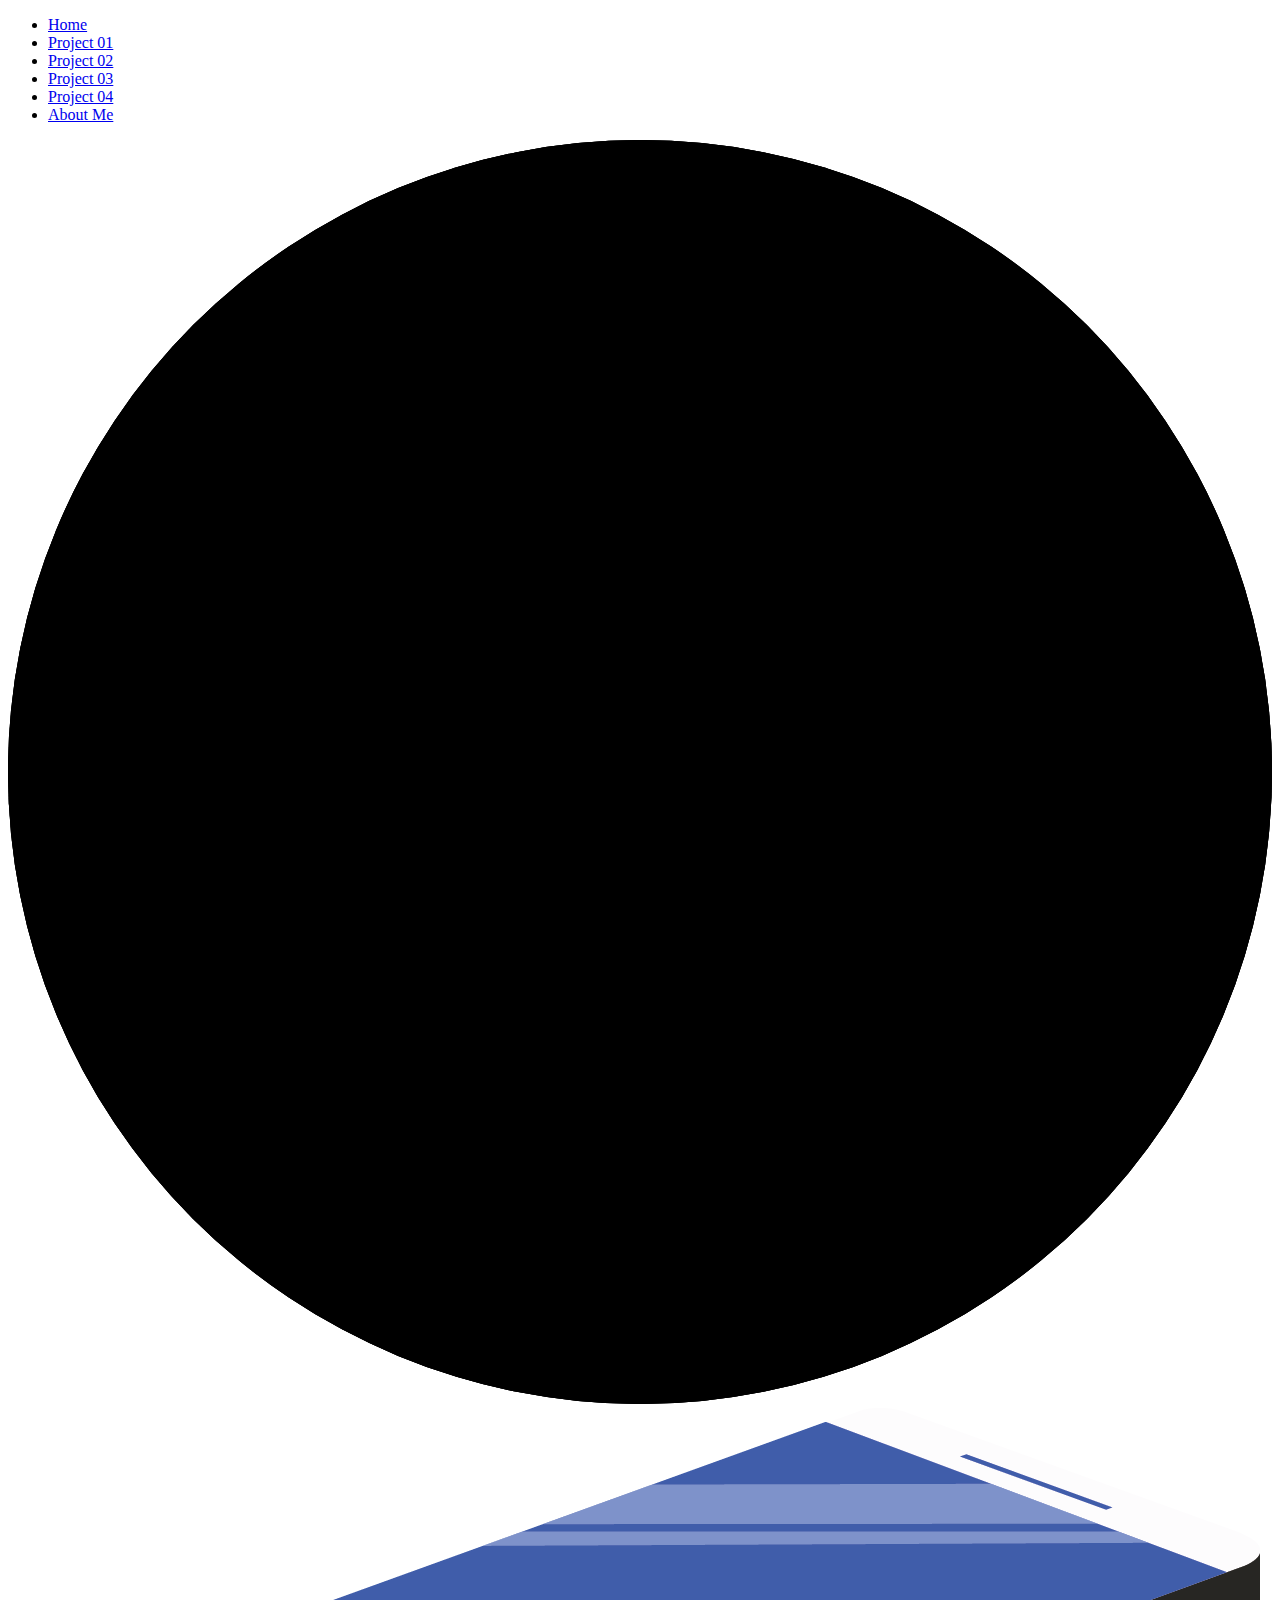
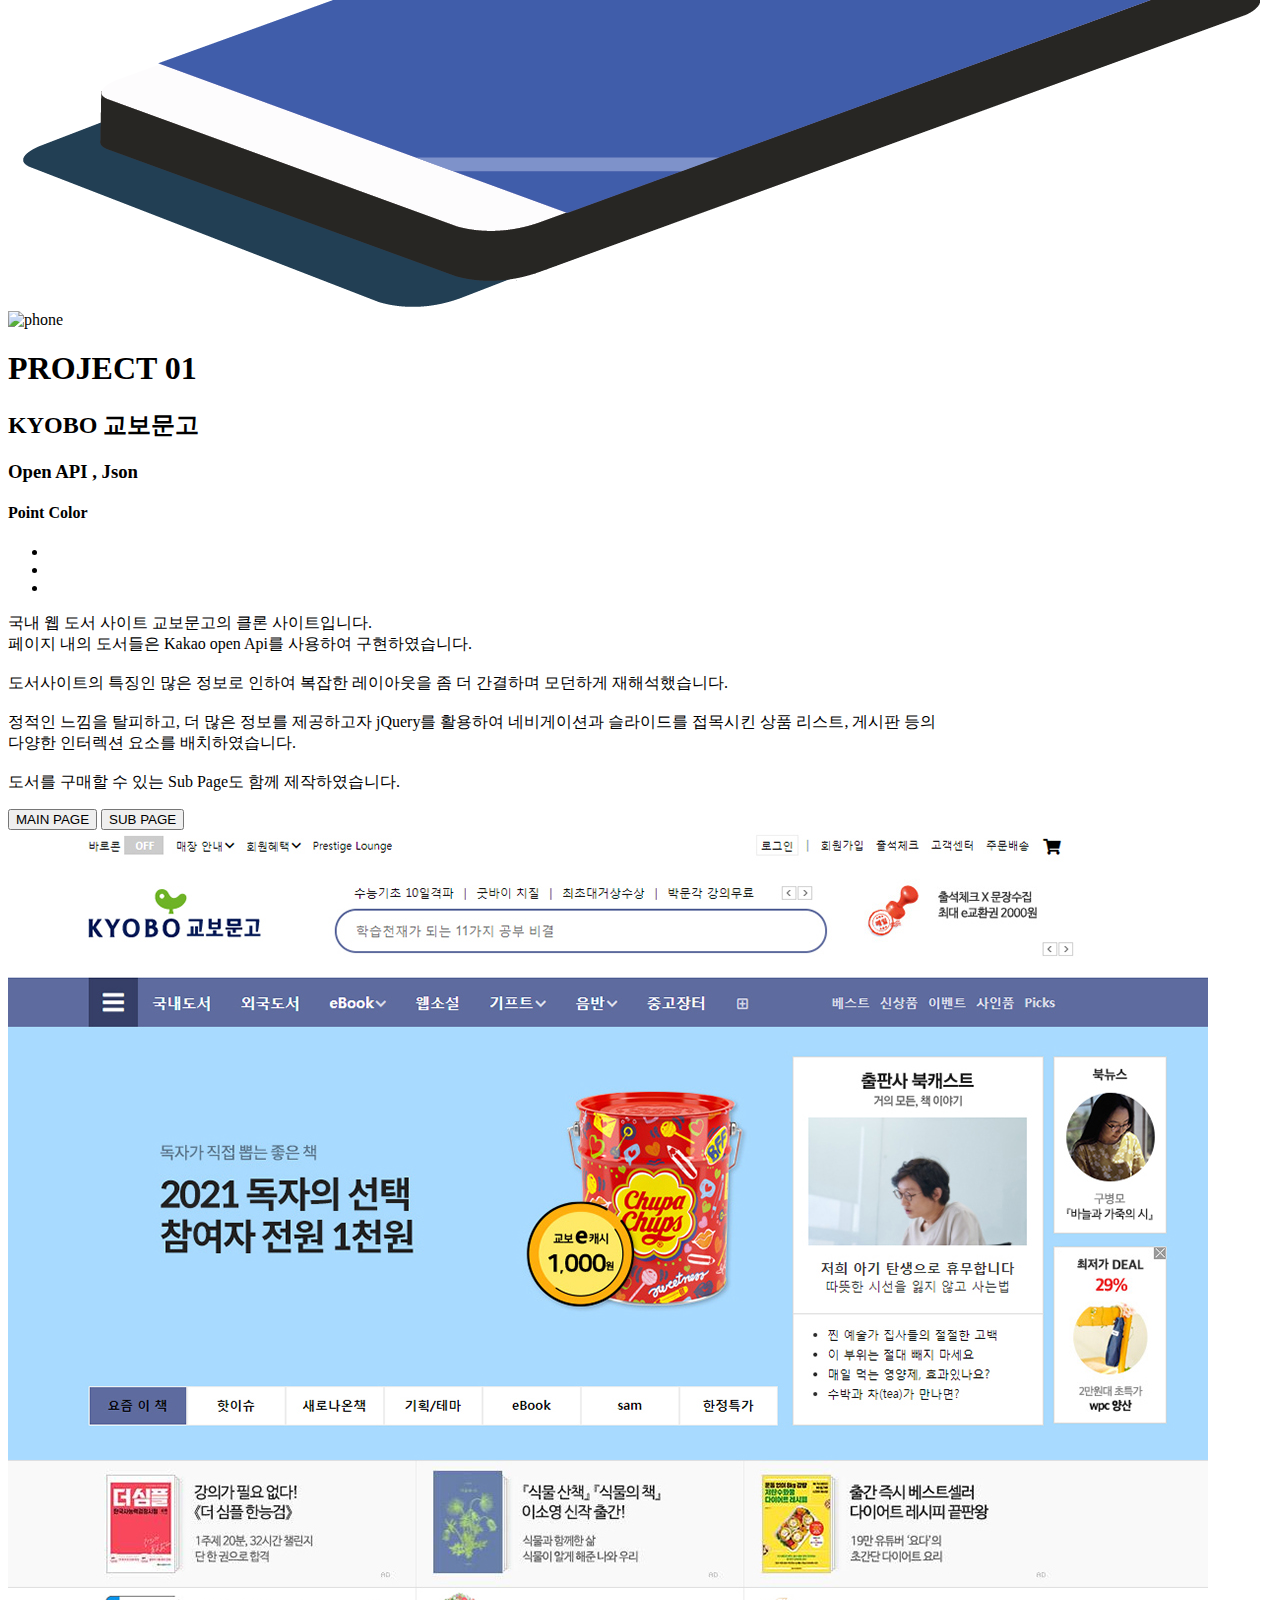
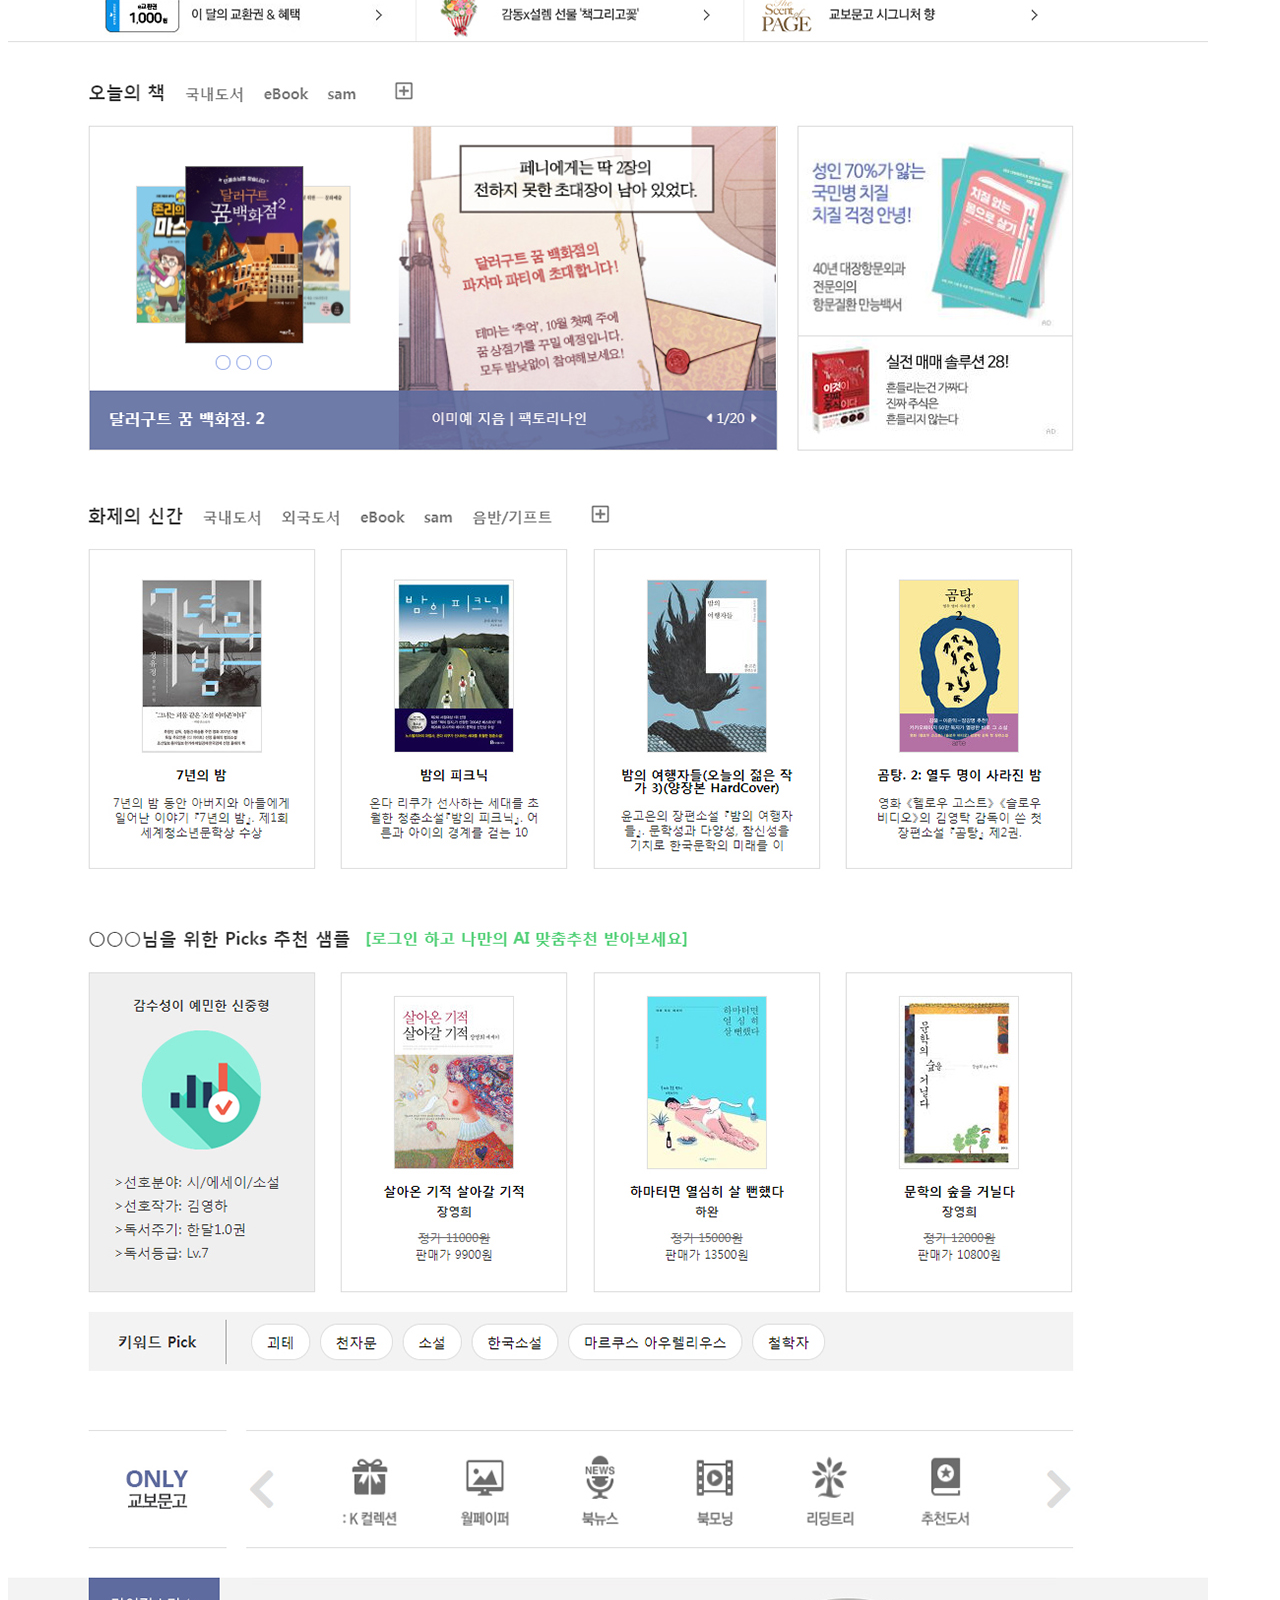
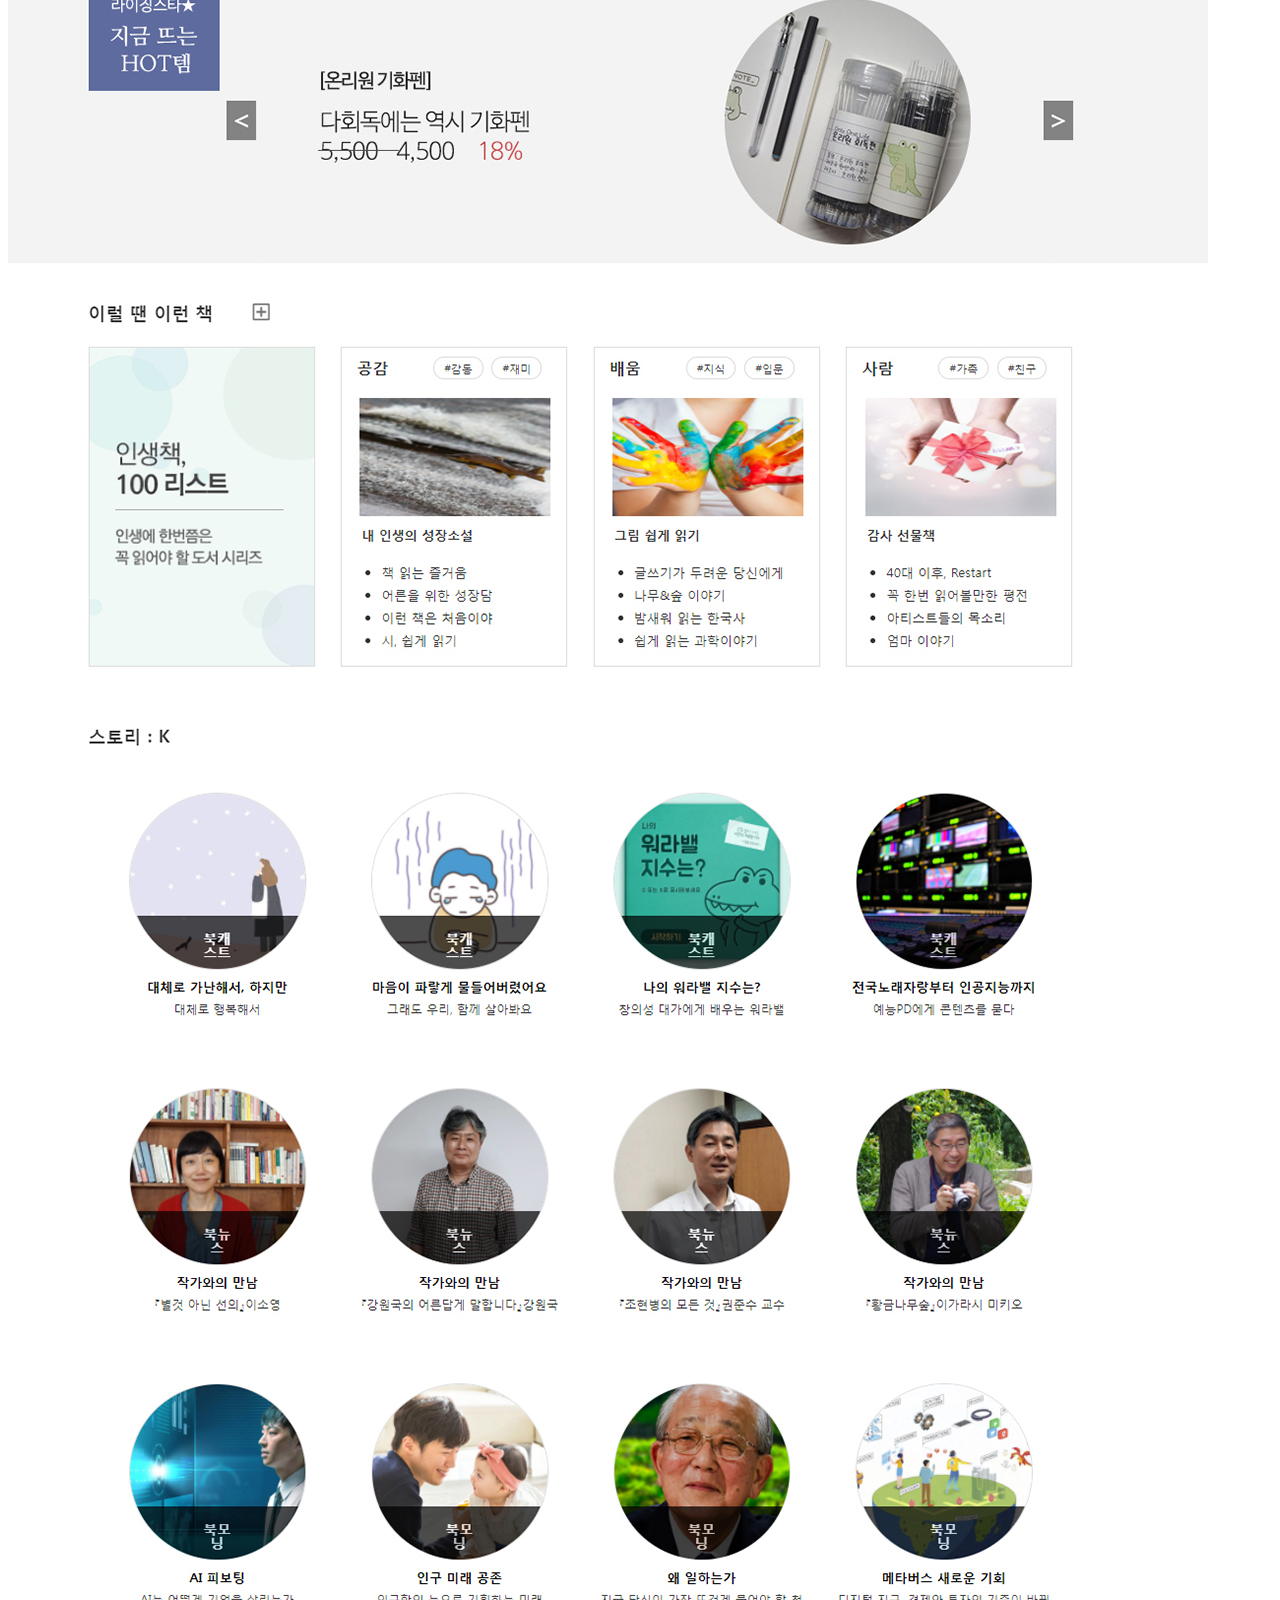
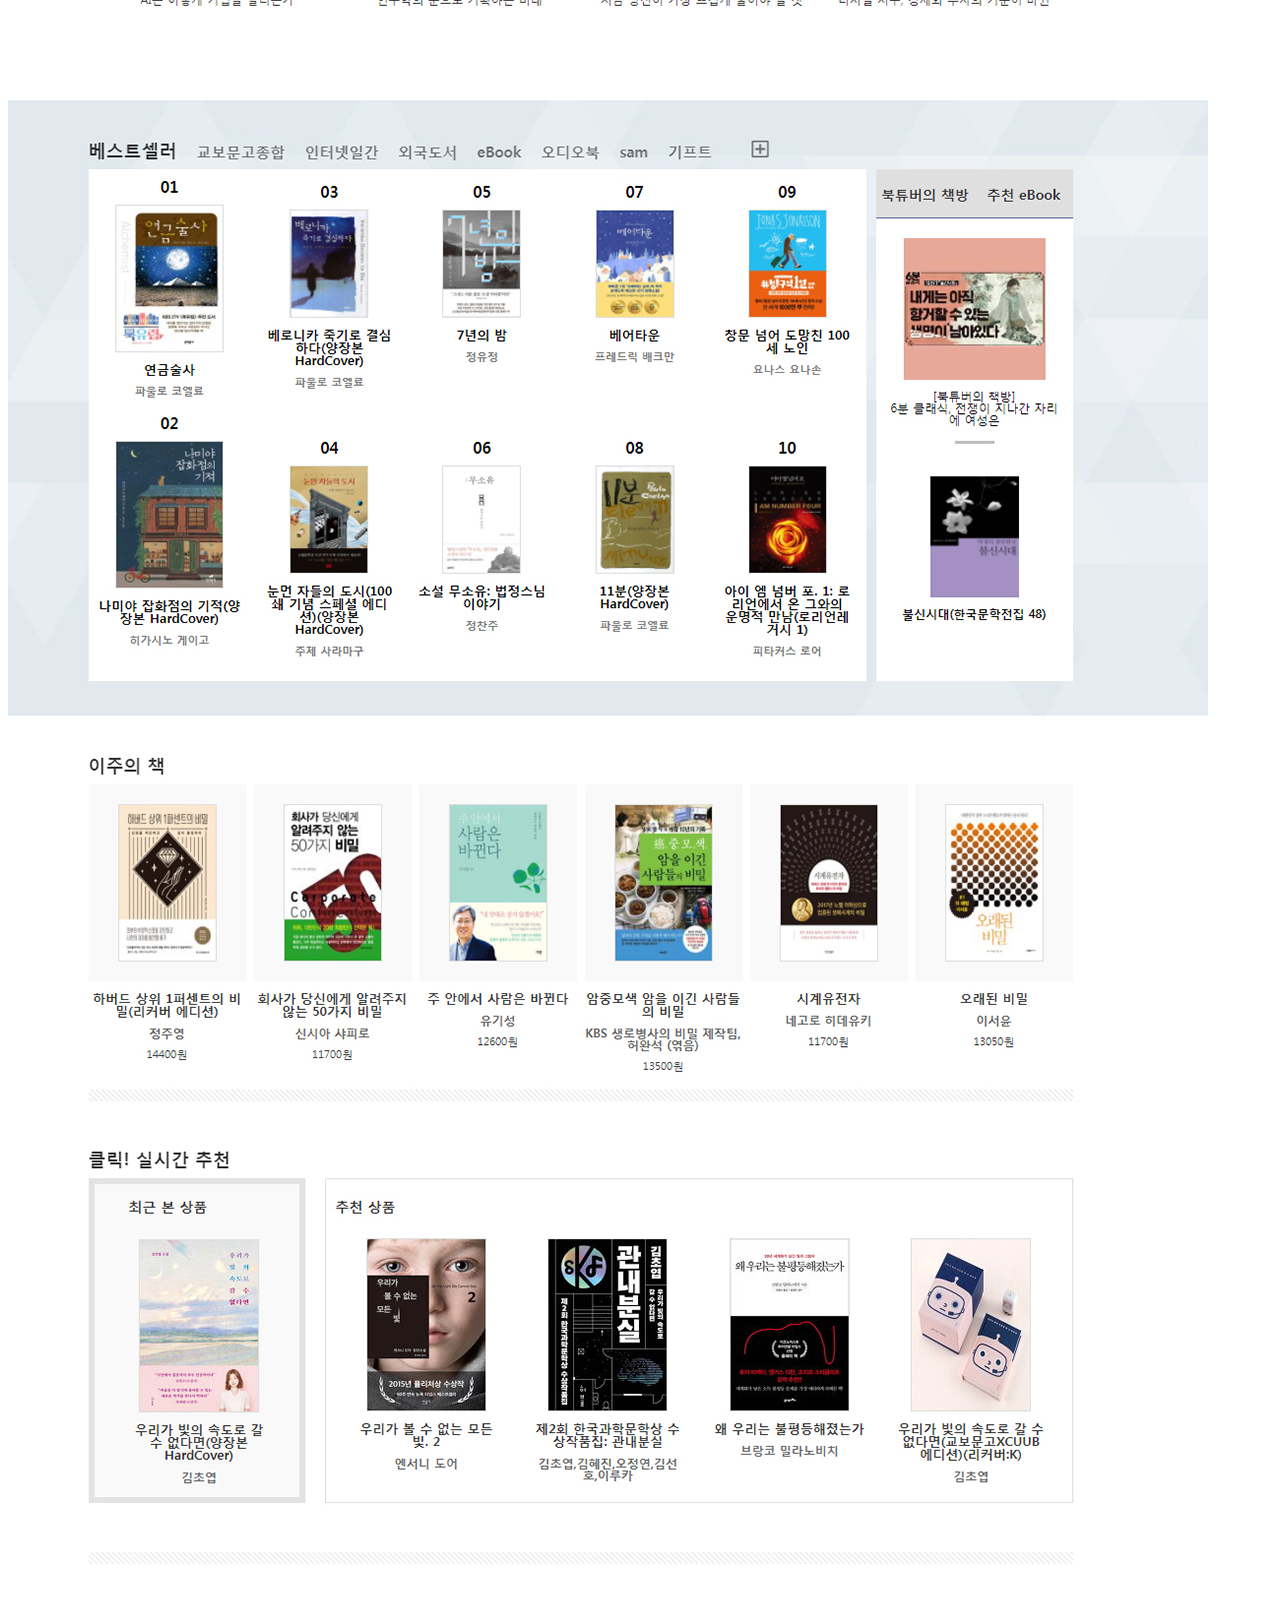
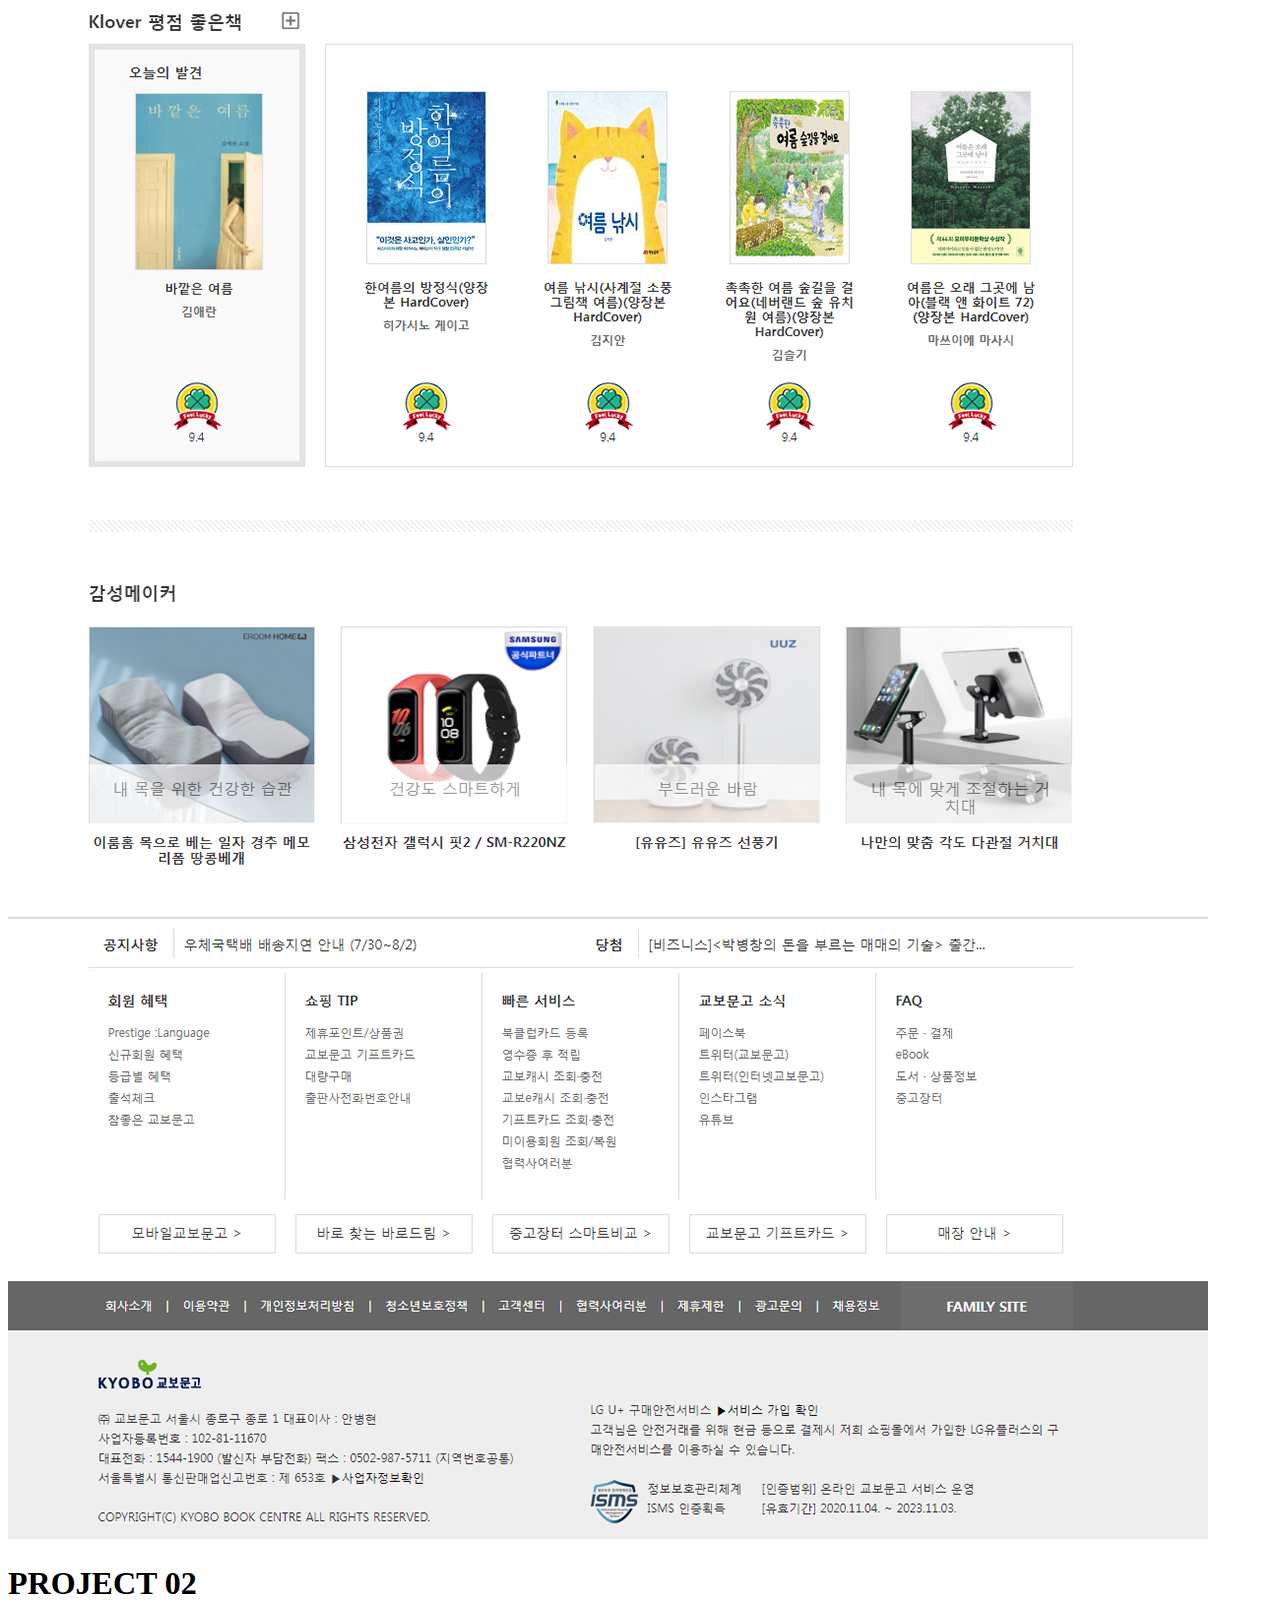
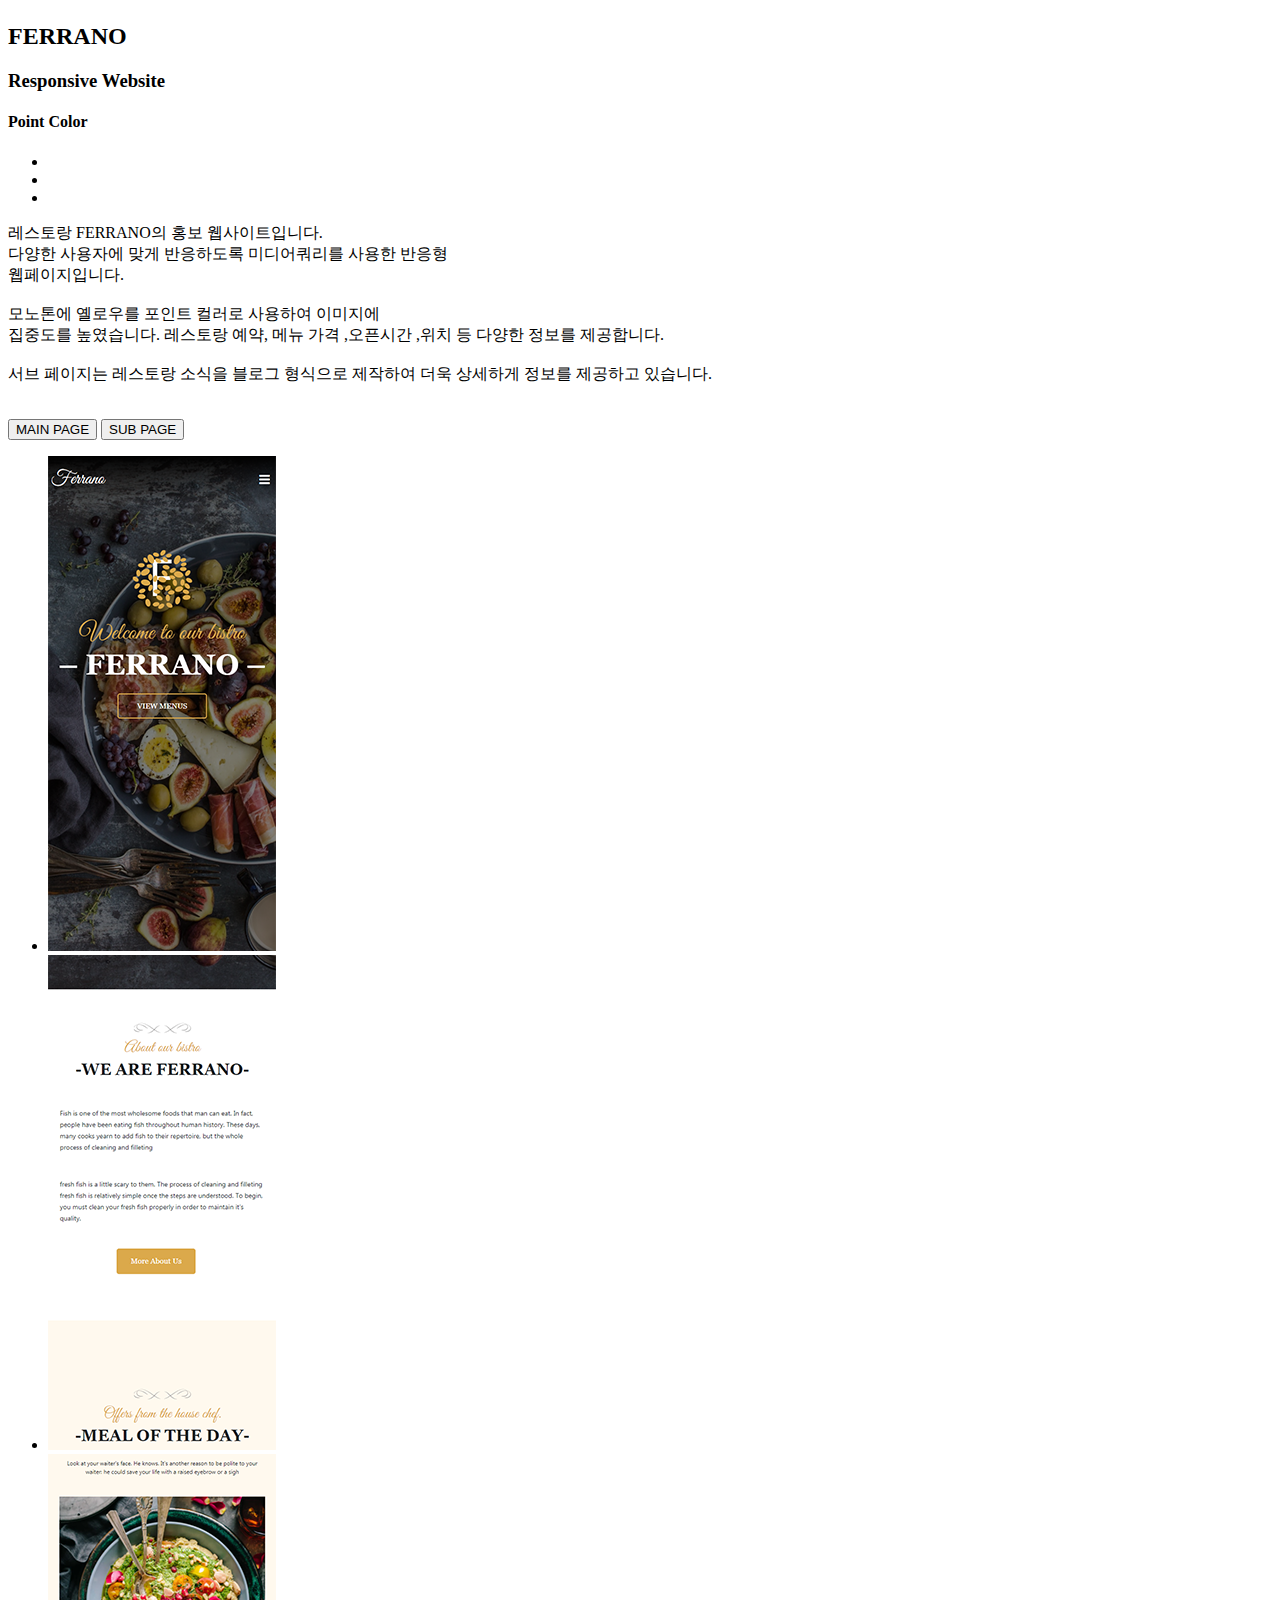
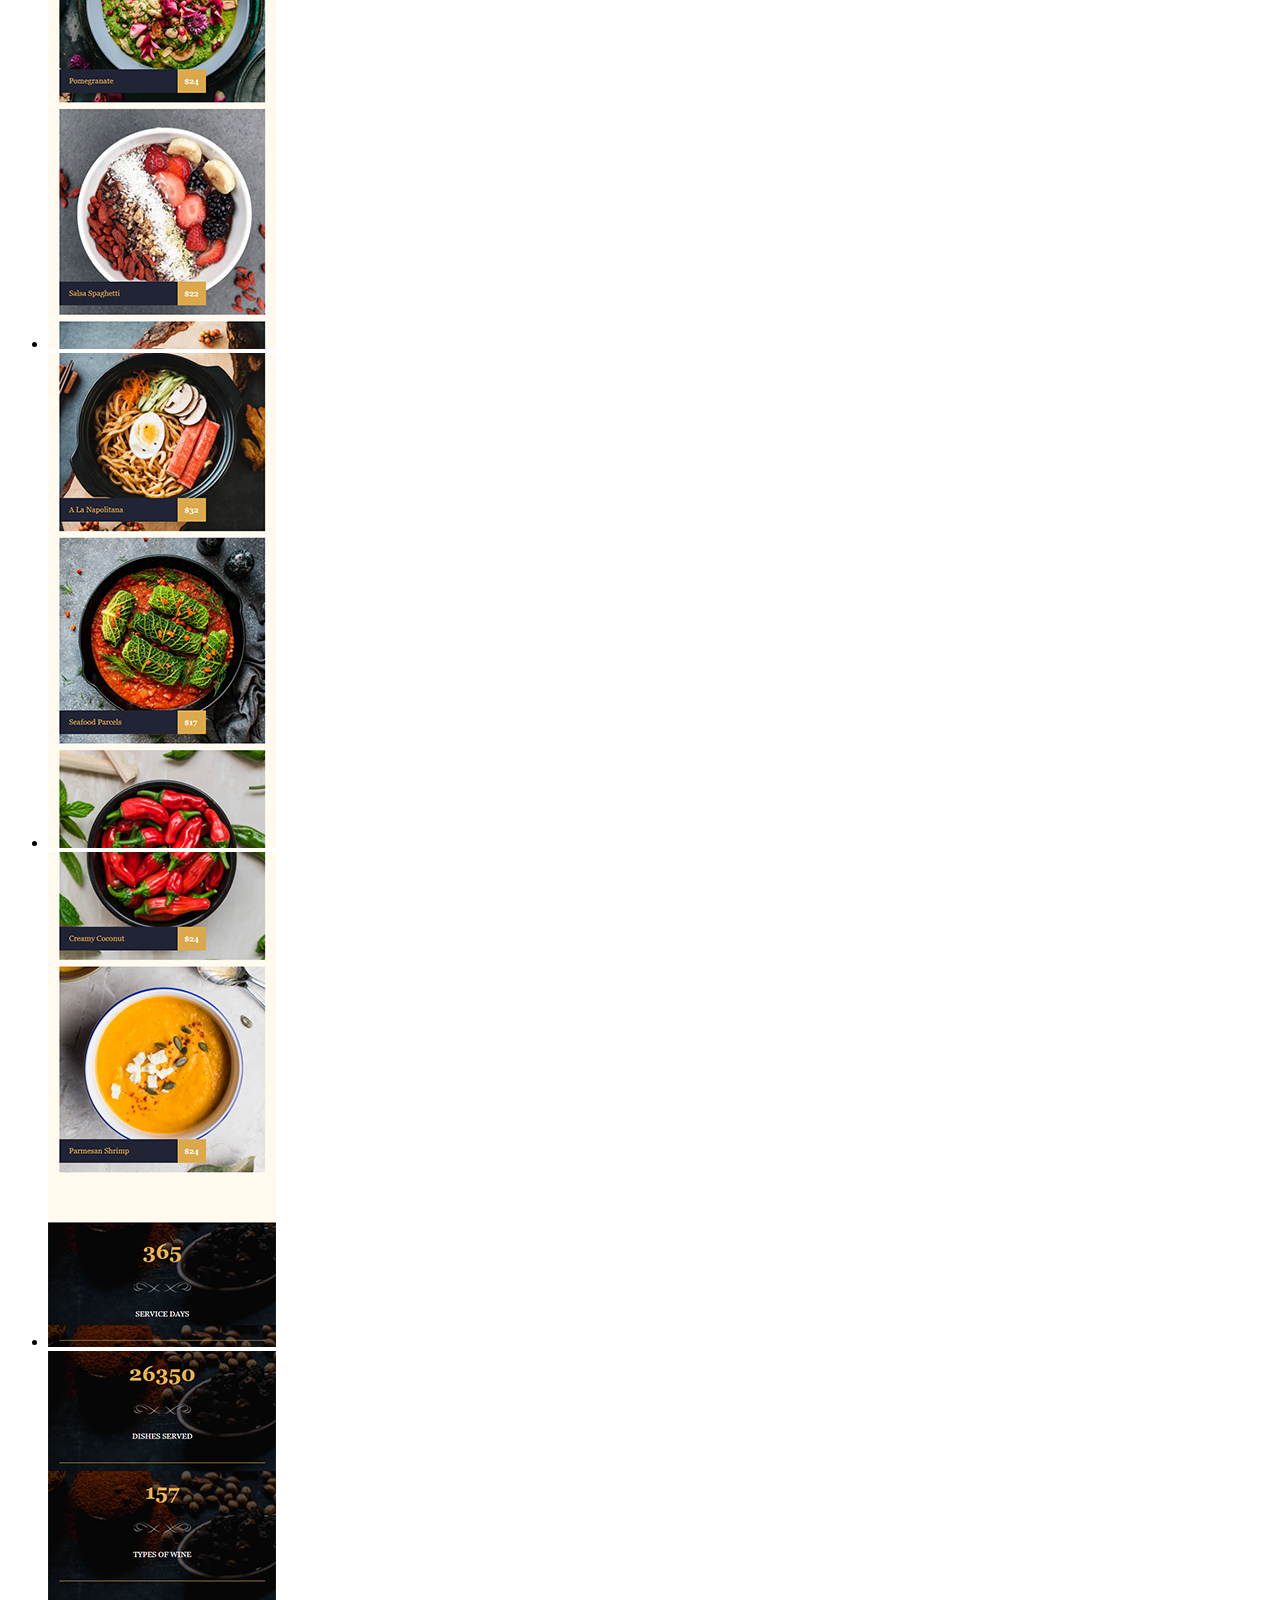
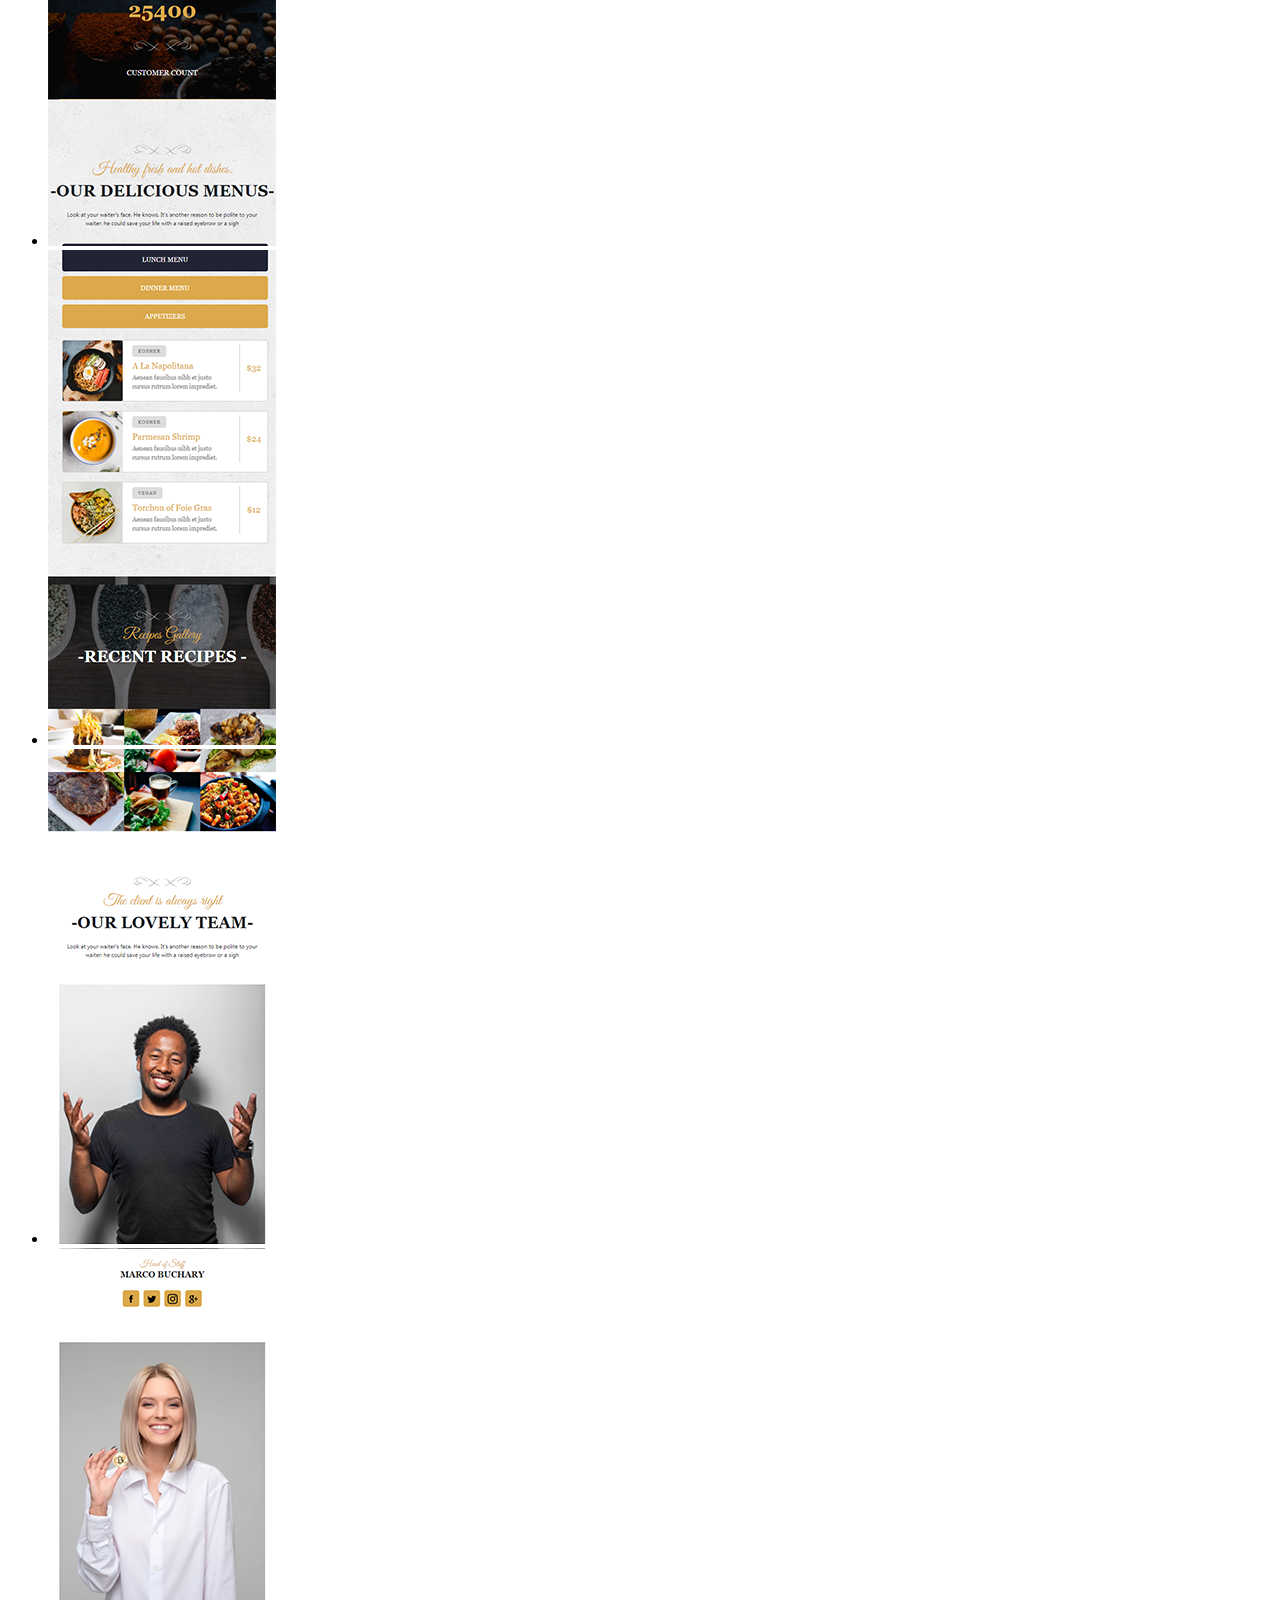
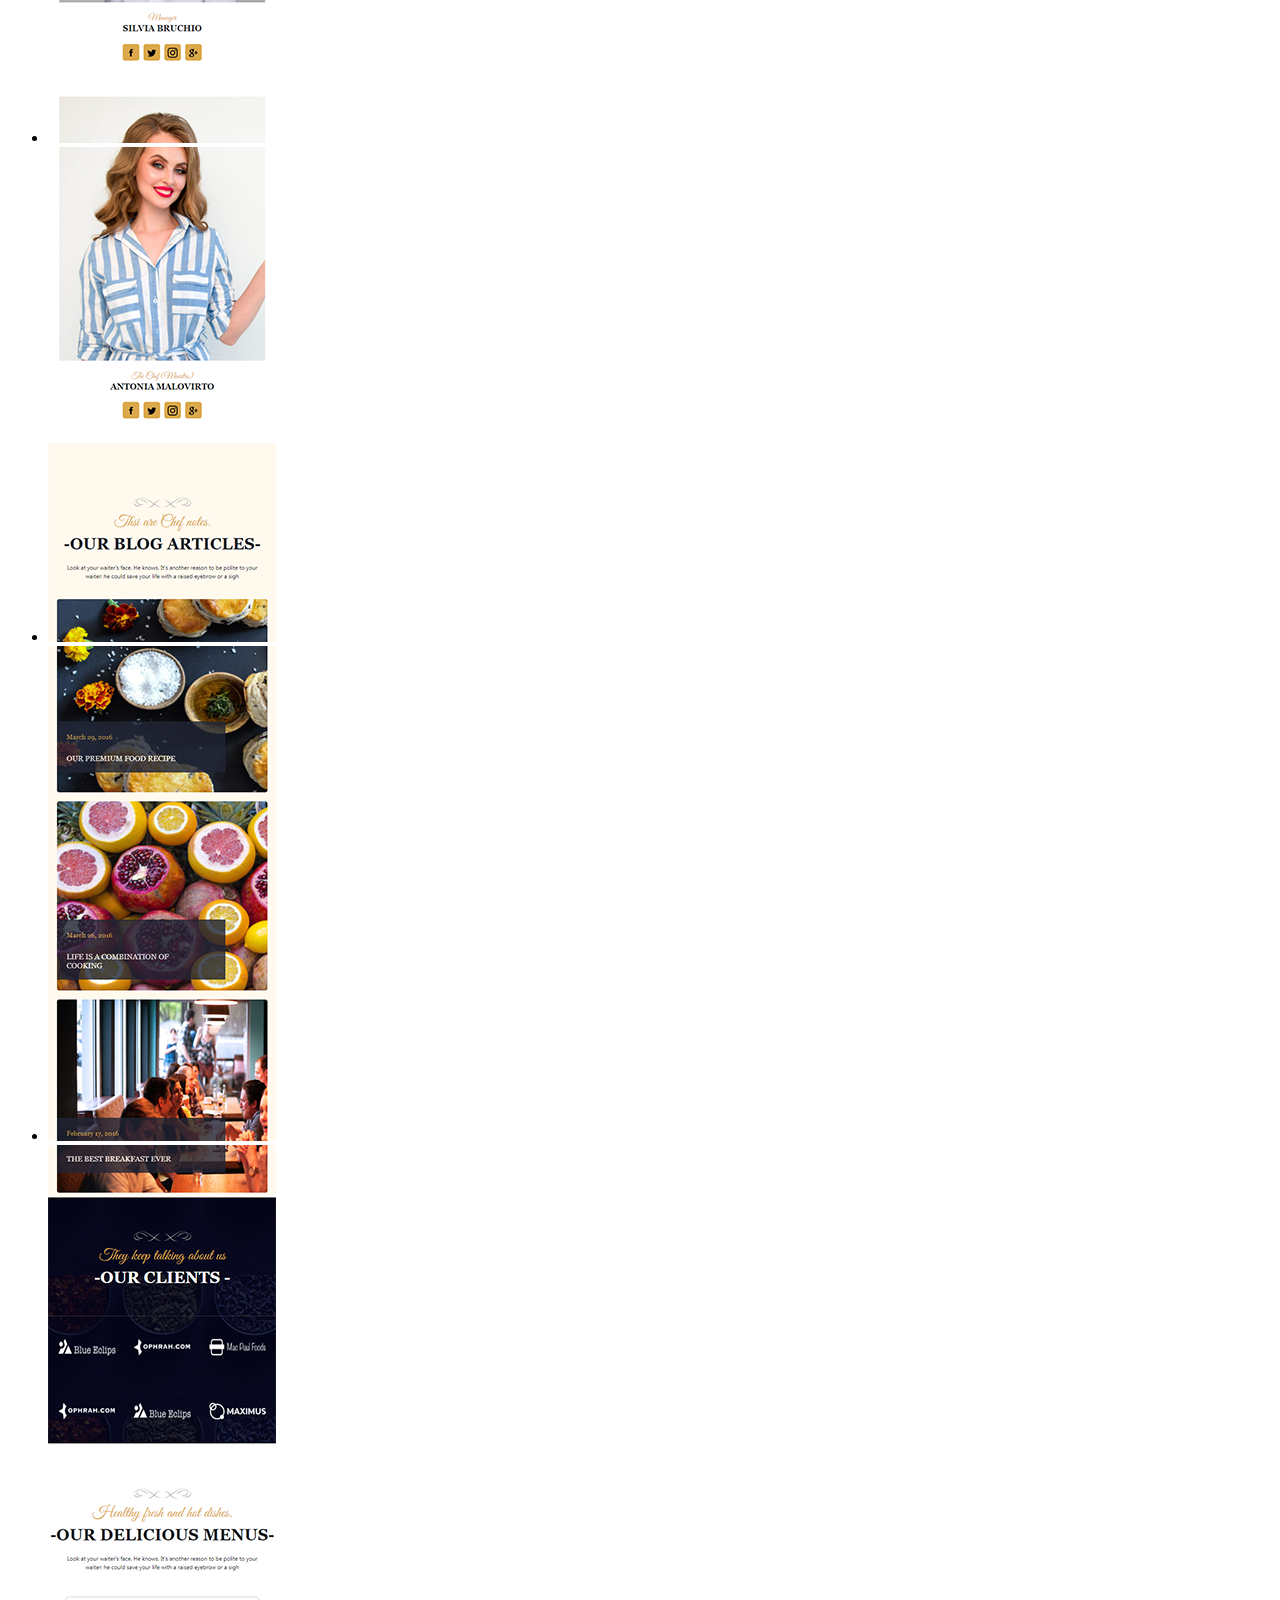
==== portfolio/index.html @ 4ee351ed "Update index.html" ====
<!DOCTYPE html>
<html lang="ko">

<head>
	<meta charset="utf-8">
	<title>Yeo Gyeong web portfolio</title>

	<link rel="stylesheet" href="css/reset.css">
	<link rel="stylesheet" href="css/main.css">
	<link rel="stylesheet" href="css/shape.css">


	<script src="https://ajax.aspnetcdn.com/ajax/jQuery/jquery-3.6.0.min.js"></script>

	<link href="https://fonts.googleapis.com/css2?family=Nanum+Gothic&display=swap" rel="stylesheet">
	<!--font-->

	<link rel="stylesheet" href="https://pro.fontawesome.com/releases/v5.10.0/css/all.css"
		integrity="sha384-AYmEC3Yw5cVb3ZcuHtOA93w35dYTsvhLPVnYs9eStHfGJvOvKxVfELGroGkvsg+p" crossorigin="anonymous" />
	<!--awesome font cdn-->

	<script src="https://cdnjs.cloudflare.com/ajax/libs/fullPage.js/3.0.9/fullpage.min.js"></script>
	<!-- fullpage plugin cdn -->
	<link rel="stylesheet" href="https://cdnjs.cloudflare.com/ajax/libs/fullPage.js/3.0.9/fullpage.min.css">


	<script src="js/fullpage.js"></script>
	<script src="js/particles.js"></script>
	<script src="js/side_nav.js"></script>
	<script src="js/typing.js"></script>
	<script src="js/mobile.js"></script>
	<script src="js/webpage.js"></script>
	<script src="js/icon.js"></script>







</head>

<body>





	<aside>
		<ul class="side_nav">
			<li data-menuanchor="anchor1"><a href="#anchor1"><i class="fas fa-envelope-open-text"></i>Home</a></li>
			<li data-menuanchor="anchor2"><a href="#anchor2"><i class="fas fa-book"></i>Project 01</a></li>
			<li data-menuanchor="anchor3"><a href="#anchor3"><i class="fas fa-utensils"></i>Project 02</a></li>
			<li data-menuanchor="anchor4"><a href="#anchor4"><i class="fas fa-microphone-alt"></i>Project 03</a></li>
			<li data-menuanchor="anchor5"><a href="#anchor5"><i class="fas fa-shopping-cart"></i>Project 04</a></li>
			<li data-menuanchor="anchor6"><a href="#anchor6"><i class="fas fa-address-card"></i>About Me</a></li>
		</ul>
	</aside>




	<div id="container">

		<div class="section">
			<div class="shape"></div>

			<div class="pulse_box">
				<!--pulse 효과-->

				<svg class="pulse" viewBox="0 0 1024 1024" version="1.1" xmlns="http://www.w3.org/2000/svg"
					xmlns:xlink="http://www.w3.org/1999/xlink">
					<circle class="Oval" cx="512" cy="512" r="512"></circle>
					<circle class="Oval" cx="512" cy="512" r="512"></circle>
					<circle class="Oval" cx="512" cy="512" r="512"></circle>
				</svg>

			</div>

			<div class="top_img">
				<img src="img/phone.png" alt="phone">
				<img src="img/hand.png" alt="phone">
			</div>

			<div class="title">
				<span class="title_text"></span>
			</div>
		</div>



		<div class="section">
			<div class="section_wrap">
				<div class="explain">
					<h1>PROJECT 01</h1>
					<h2>KYOBO <span class="sub_title">교보문고</span></h2>
					<h3>Open API , Json</h3>
					<h4>Point Color</h4>
					<ul class="color_01">
						<li></li>
						<li></li>
						<li></li>
					</ul>

					<p>국내 웹 도서 사이트 교보문고의 클론 사이트입니다.<br>
						페이지 내의 도서들은 Kakao open Api를 사용하여 구현하였습니다.<br><br>

						도서사이트의 특징인 많은 정보로 인하여 복잡한 레이아웃을
						좀 더 간결하며 모던하게 재해석했습니다.<br><br>

						정적인 느낌을 탈피하고, 더 많은 정보를 제공하고자
						jQuery를 활용하여 네비게이션과 슬라이드를 접목시킨 상품 리스트, 게시판 등의<br>
						다양한 인터렉션 요소를 배치하였습니다.<br><br>

						도서를 구매할 수 있는 Sub Page도 함께 제작하였습니다.</p>

					<button class="btn_1" onclick="window.open('kyobo/main.html');">
						MAIN PAGE</button>
					<button class="btn_1" onclick="window.open('kyobo/sub.html');">
						SUB PAGE</button>



				</div>


				<div class="webpage01">
					<div class="web_image"><img src="img/kyobo_01.jpg" alt="교보웹페이지"></div>
					<div class="bgbox" onclick="window.open('kyobo/main.html');">
						<i class="fas fa-search-plus"></i>
					</div>
				</div>
			</div>
		</div>






		<div class="section">
			<div class="section_wrap">
				<div class="explain">
					<h1>PROJECT 02</h1>
					<h2>FERRANO</h2>
					<h3>Responsive Website</h3>
					<h4>Point Color</h4>
					<ul class="color_02">
						<li></li>
						<li></li>
						<li></li>
					</ul>

					<p>레스토랑 FERRANO의 홍보 웹사이트입니다.<br>
						다양한 사용자에 맞게 반응하도록 미디어쿼리를 사용한 반응형<br> 웹페이지입니다.<br><br>

						모노톤에 옐로우를 포인트 컬러로 사용하여 이미지에<br> 집중도를 높였습니다.
						레스토랑 예약, 메뉴 가격 ,오픈시간 ,위치 등 다양한 정보를 제공합니다.<br><br>

						서브 페이지는 레스토랑 소식을 블로그 형식으로 제작하여 더욱 상세하게
						정보를 제공하고 있습니다.<br><br></p>

					<button class="btn_2" onclick="window.open('ferrano/main.html');">MAIN PAGE</button>
					<button class="btn_2" onclick="window.open('ferrano/main.html');">SUB PAGE</button>


				</div>


				<div class="mobile">
					<div class="mobile_wrap">
						<ul class="mobile_slide01">
							<li><img src="img/mobile/mobile_02_01.png" alt="모바일1"></li>
							<li><img src="img/mobile/mobile_02_02.png" alt="모바일2"></li>
							<li><img src="img/mobile/mobile_02_03.png" alt="모바일3"></li>
							<li><img src="img/mobile/mobile_02_04.png" alt="모바일4"></li>
							<li><img src="img/mobile/mobile_02_05.png" alt="모바일5"></li>
							<li><img src="img/mobile/mobile_02_06.png" alt="모바일6"></li>
							<li><img src="img/mobile/mobile_02_07.png" alt="모바일7"></li>
							<li><img src="img/mobile/mobile_02_08.png" alt="모바일8"></li>
							<li><img src="img/mobile/mobile_02_09.png" alt="모바일9"></li>
							<li><img src="img/mobile/mobile_02_10.png" alt="모바일10"></li>
							<li><img src="img/mobile/mobile_02_11.png" alt="모바일11"></li>
							<li><img src="img/mobile/mobile_02_12.png" alt="모바일12"></li>
							<li><img src="img/mobile/mobile_02_13.png" alt="모바일13"></li>
							<li><img src="img/mobile/mobile_02_14.png" alt="모바일14"></li>
						</ul>
					</div>
				</div>


				<div class="webpage02">
					<img src="img/reweb02_web.jpg" alt="반응형 웹">
					<div class="bgbox" onclick="window.open('ferrano/main.html');">
						<i class="fas fa-search-plus"></i>
					</div>

				</div>
			</div>
		</div>




		<div class="section">
			<div class="section_wrap">
				<div class="explain">
					<h1>PROJECT 03</h1>
					<h2>CONFER</h2>
					<h3>Responsive Website</h3>
					<h4>Point Color</h4>
					<ul class="color_03">
						<li></li>
						<li></li>
						<li></li>
					</ul>

					<p>해외 스피치 콘테스트 CONFER의 홍보 웹사이트입니다.<br>
						다양한 사용자에 맞게 반응하도록 미디어쿼리를 사용한 반응형<br> 웹페이지입니다.<br><br>

						어두운 배경에 그라데이션 컬러를 사용하여 주목성을 이끌었습니다. 웹페이지는 연설자, 기간, 가격등 다양한 정보를 제공하고 있습니다.

						더 많은 정보를 제공하고자 jQuery를 활용한 네비게이션을 넣는 등 인터렉션 요소를 배치하였습니다.<br><br>

						서브 페이지는 블로그 형식으로 제작하여 더욱 상세하게 정보를 제공하고 있습니다.</p>

					<button class="btn_3" onclick="window.open('confer/main.html');">MAIN PAGE</button>
					<button class="btn_3" onclick="window.open('confer/sub.html');">SUB PAGE</button>



				</div>

				<div class="mobile">

					<div class="mobile_wrap">
						<ul class="mobile_slide02">
							<li><img src="img/mobile/mobile_01_01.png" alt="모바일1"></li>
							<li><img src="img/mobile/mobile_01_02.png" alt="모바일2"></li>
							<li><img src="img/mobile/mobile_01_03.png" alt="모바일3"></li>
							<li><img src="img/mobile/mobile_01_04.png" alt="모바일4"></li>
							<li><img src="img/mobile/mobile_01_05.png" alt="모바일5"></li>
							<li><img src="img/mobile/mobile_01_06.png" alt="모바일6"></li>
							<li><img src="img/mobile/mobile_01_07.png" alt="모바일7"></li>
							<li><img src="img/mobile/mobile_01_08.png" alt="모바일8"></li>
							<li><img src="img/mobile/mobile_01_09.png" alt="모바일9"></li>
							<li><img src="img/mobile/mobile_01_10.png" alt="모바일10"></li>
							<li><img src="img/mobile/mobile_01_11.png" alt="모바일11"></li>
							<li><img src="img/mobile/mobile_01_12.png" alt="모바일12"></li>
							<li><img src="img/mobile/mobile_01_13.png" alt="모바일13"></li>
						</ul>
					</div>
				</div>


				<div class="webpage03">
					<img src="img/reweb_web.jpg" alt="반응형 웹">
					<div class="bgbox" onclick="window.open('confer/main.html');">
						<i class="fas fa-search-plus"></i>
					</div>
				</div>
			</div>

		</div>




		<div class="section">
			<div class="section_wrap">
				<div class="explain">
					<h1>PROJECT 04</h1>
					<h2>LEREVE BY THEIR HOME</h2>
					<h3>Shopping Mall</h3>
					<h4>Point Color</h4>
					<ul class="color_04">
						<li></li>
						<li></li>
						<li></li>
					</ul>

					<p>잡화쇼핑몰 LEREVE BY THEIR HOME의 클론 사이트입니다.
						메인 페이지는 Json을 사용하여 데이터 값을 받아와 구현했습니다.<br><br>

						간결하고 단순한 레이아웃으로 상품에 집중된 웹페이지입니다.<br><br>


						Javascript를 활용하여 슬라이더 및 상품 이미지에 마우스가 올라갈시 상품의 설명이 보이는 인터렉션 요소를 배치하였습니다.
						<br><br>

						상품 구매페이지인 Sub Page도 함께 제작하였습니다.<br><br>
					</p>

					<button class="btn_4" onclick="window.open('lereve/main.html');">MAIN PAGE</button>
					<button class="btn_4" onclick="window.open('lereve/sub.html');">SUB PAGE</button>



				</div>


				<div class="webpage04">
					<img src="img/shop_01.jpg" alt="쇼핑몰">
					<div class="bgbox" onclick="window.open('lereve/main.html');">
						<i class="fas fa-search-plus"></i>
					</div>
				</div>
			</div>
		</div>



		<div class="section">
			<div class="last_wrap">
				<div class="introduce">
					<h1>About Me</h1>
					<div class="photo"></div>

					<div class="contact">
						<h3>홍여경 <span>Hong yeo-gyeong</span></h3>
						<table>
							<tr>
								<th>Birth</th>
								<td>1998.05.18</td>
							</tr>
							<tr>
								<th>Address</th>
								<td>Suwon-si</td>
							</tr>
							<tr>
								<th>Phone</th>
								<td>010 6667 3560</td>
							</tr>
							<tr>
								<th>E-mail</th>
								<td>yk007213@naver.com</td>

							</tr>

						</table>

						<div class="address_sub">
							<ul class="address">
								<li class="balloon">
									<h4>홍여경 <span>Hong yeo-gyeong</span></h4>
								</li>
								<li class="balloon">
									<h4>yk007213@naver.com</h4>
								</li>
								<li class="balloon">
									<h4>010 6667 3560</h4>
								</li>
								<li class="balloon">
									<h4>yk07213</h4>
								</li>
							</ul>
						</div>

						<div class="icon">
							<ul class="icon list">
								<li><i class="far fa-address-card"></i></li>
								<li><i class="far fa-envelope"></i></li>
								<li><i class="fas fa-mobile-alt"></i></li>
								<li><i class="far fa-comments"></i></li>
							</ul>
						</div>
					</div>

				</div>


				<div class="bg_box">
					<h3>성장하는 개발자</h3>
					<img src="img/line_gr.png" alt="graph">
				</div>

				<div class="career">
					<div class="box">
						<h3>EDUCATION</h3>
						<ul>
							<li><span class="bold">2017</span>영생고등학교 졸업</li>
							<li><span class="bold">2021</span>협성대학교 생활공간디자인학과 졸업</li>
							<li><span class="bold">2021</span>시각조형디자인학과 복수전공</li>
						</ul>
						<h3>LICENCE</h3>
						<ul>
							<li><span class="bold">2019</span>GTQ 포토샵 1급</li>
							<li><span class="bold">2021</span>컴퓨터 그래픽스 운용기능사</li>
							<li><span class="bold">2021</span>웹디자인 기능사(필기 합격)</li>
						</ul>

					</div>
					<div class="box">
						<h3>TRAINING</h3>
						<ul>
							<li>이젠컴퓨터아트학원
								웹퍼블리셔 UI/UX<br> 프론트엔드 양성과정 수료예정 (2021년 9월)
							</li>
						</ul>


						<h3>SKILL</h3>
						<ul id="g1" class="graph">
							<li> <span style="width: 90%">HTML / CSS</span></li>
							<li> <span style="width: 80%">Responsible web / Media query</span></li>
							<li> <span style="width: 70%">Javascript</span></li>

							<li> <span style="width: 70%">Json / Ajax</span></li>
							<li> <span style="width: 80%">Jquery</span></li>
							<li> <span style="width: 80%">Open Api</span></li>
						</ul>

					</div>




				</div>



			</div>
		</div>




	</div>




</body>

</html>
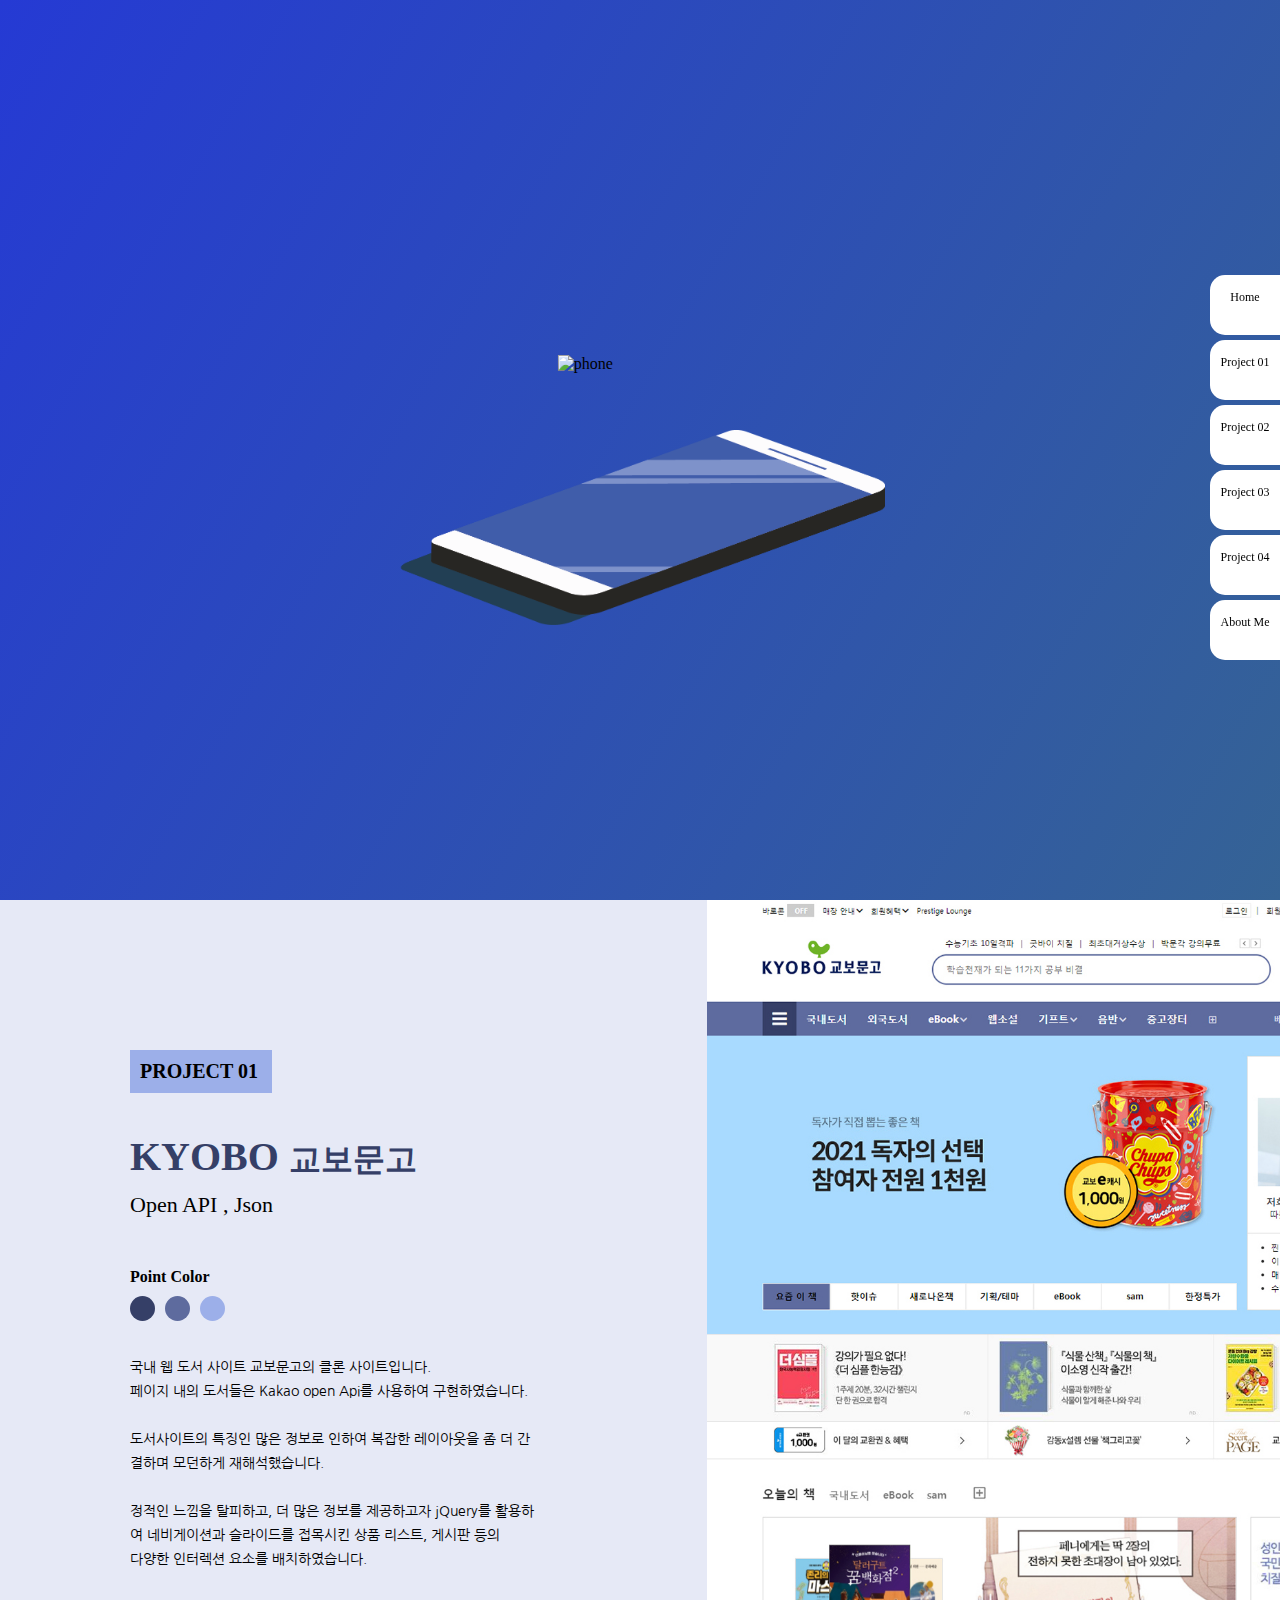
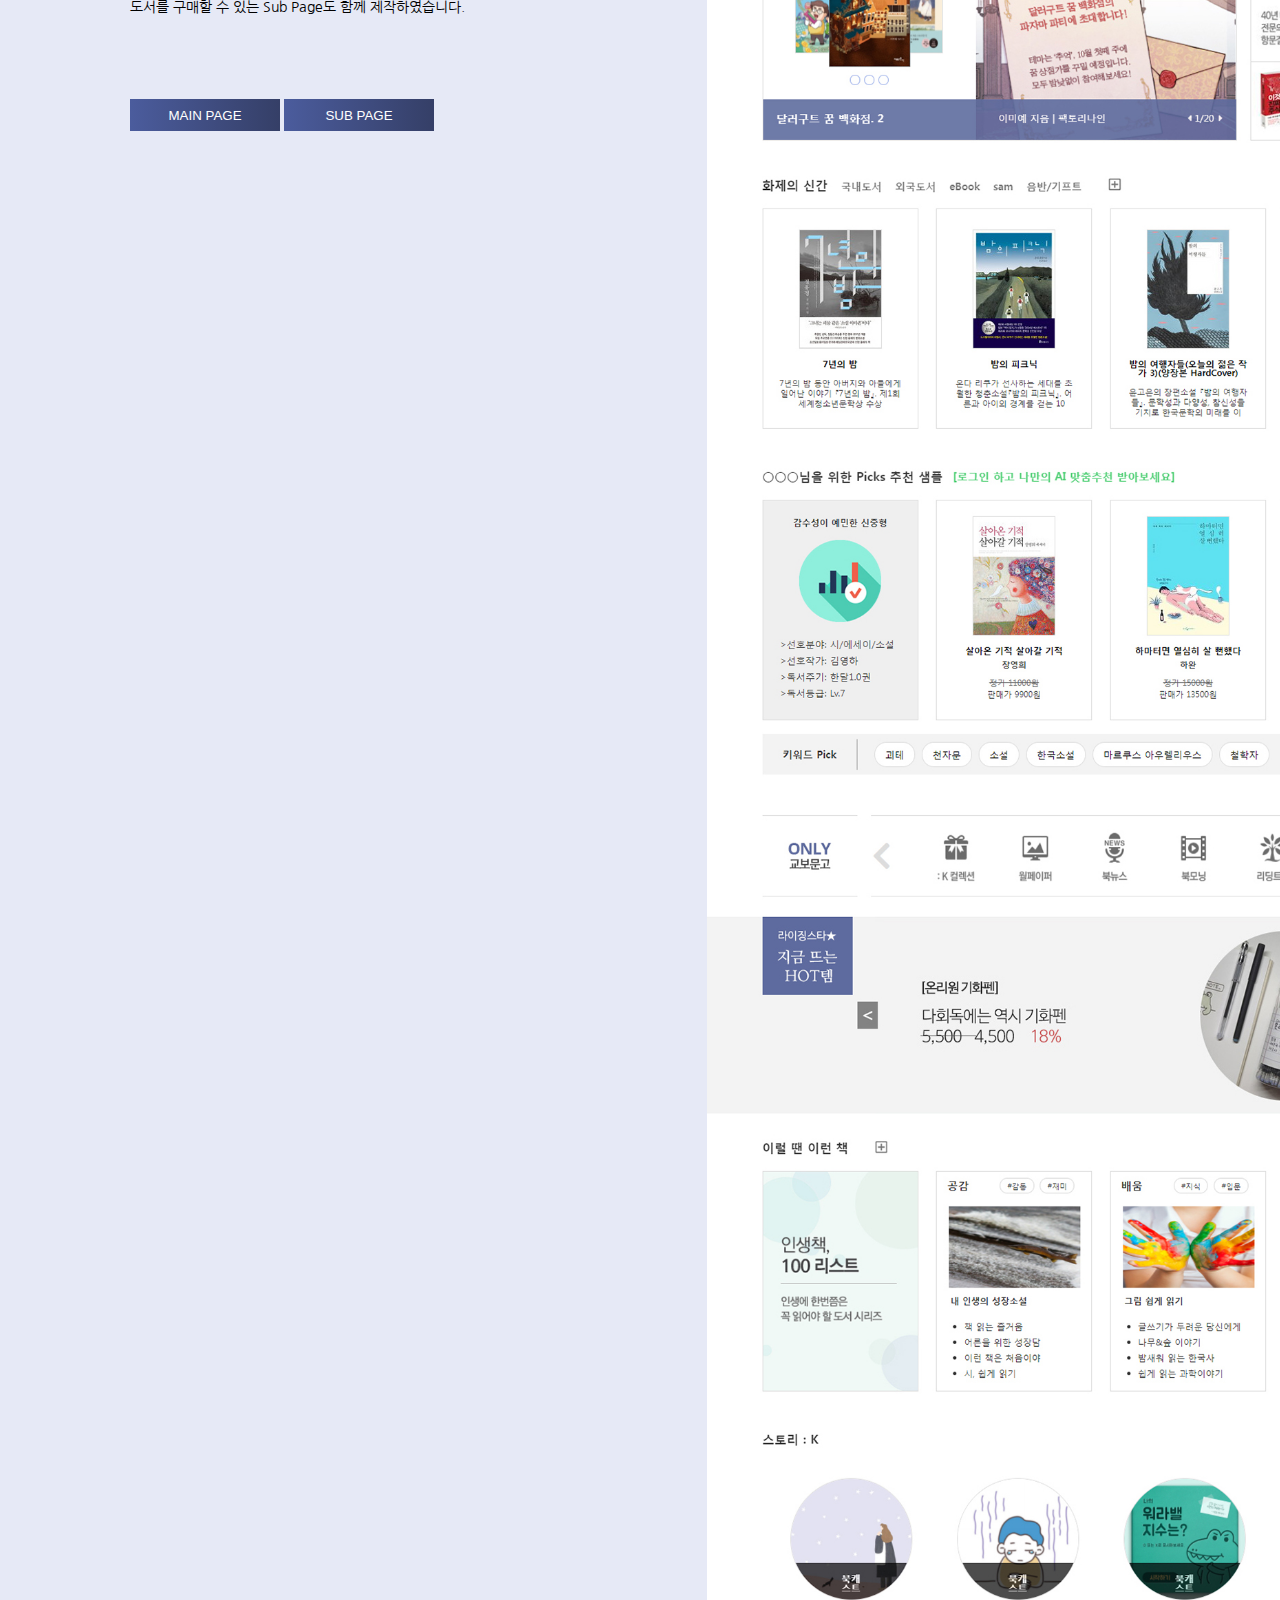
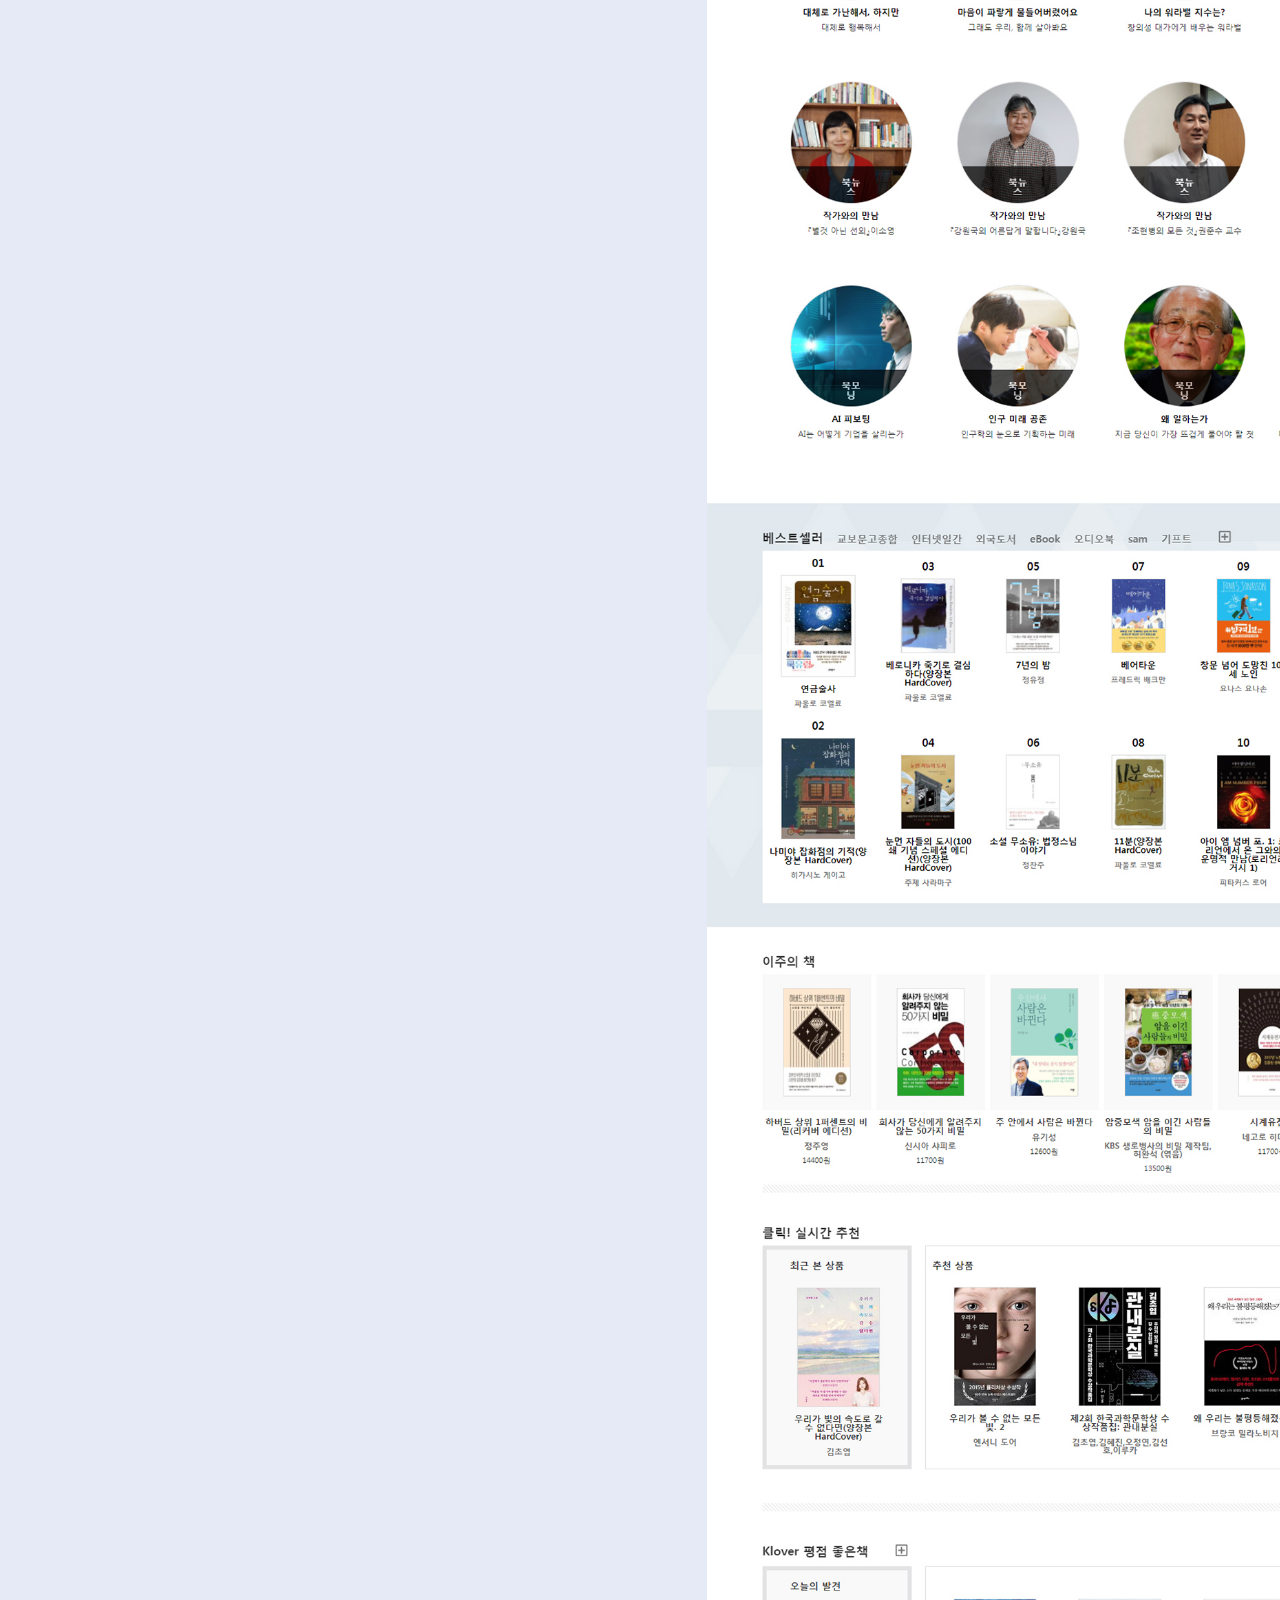
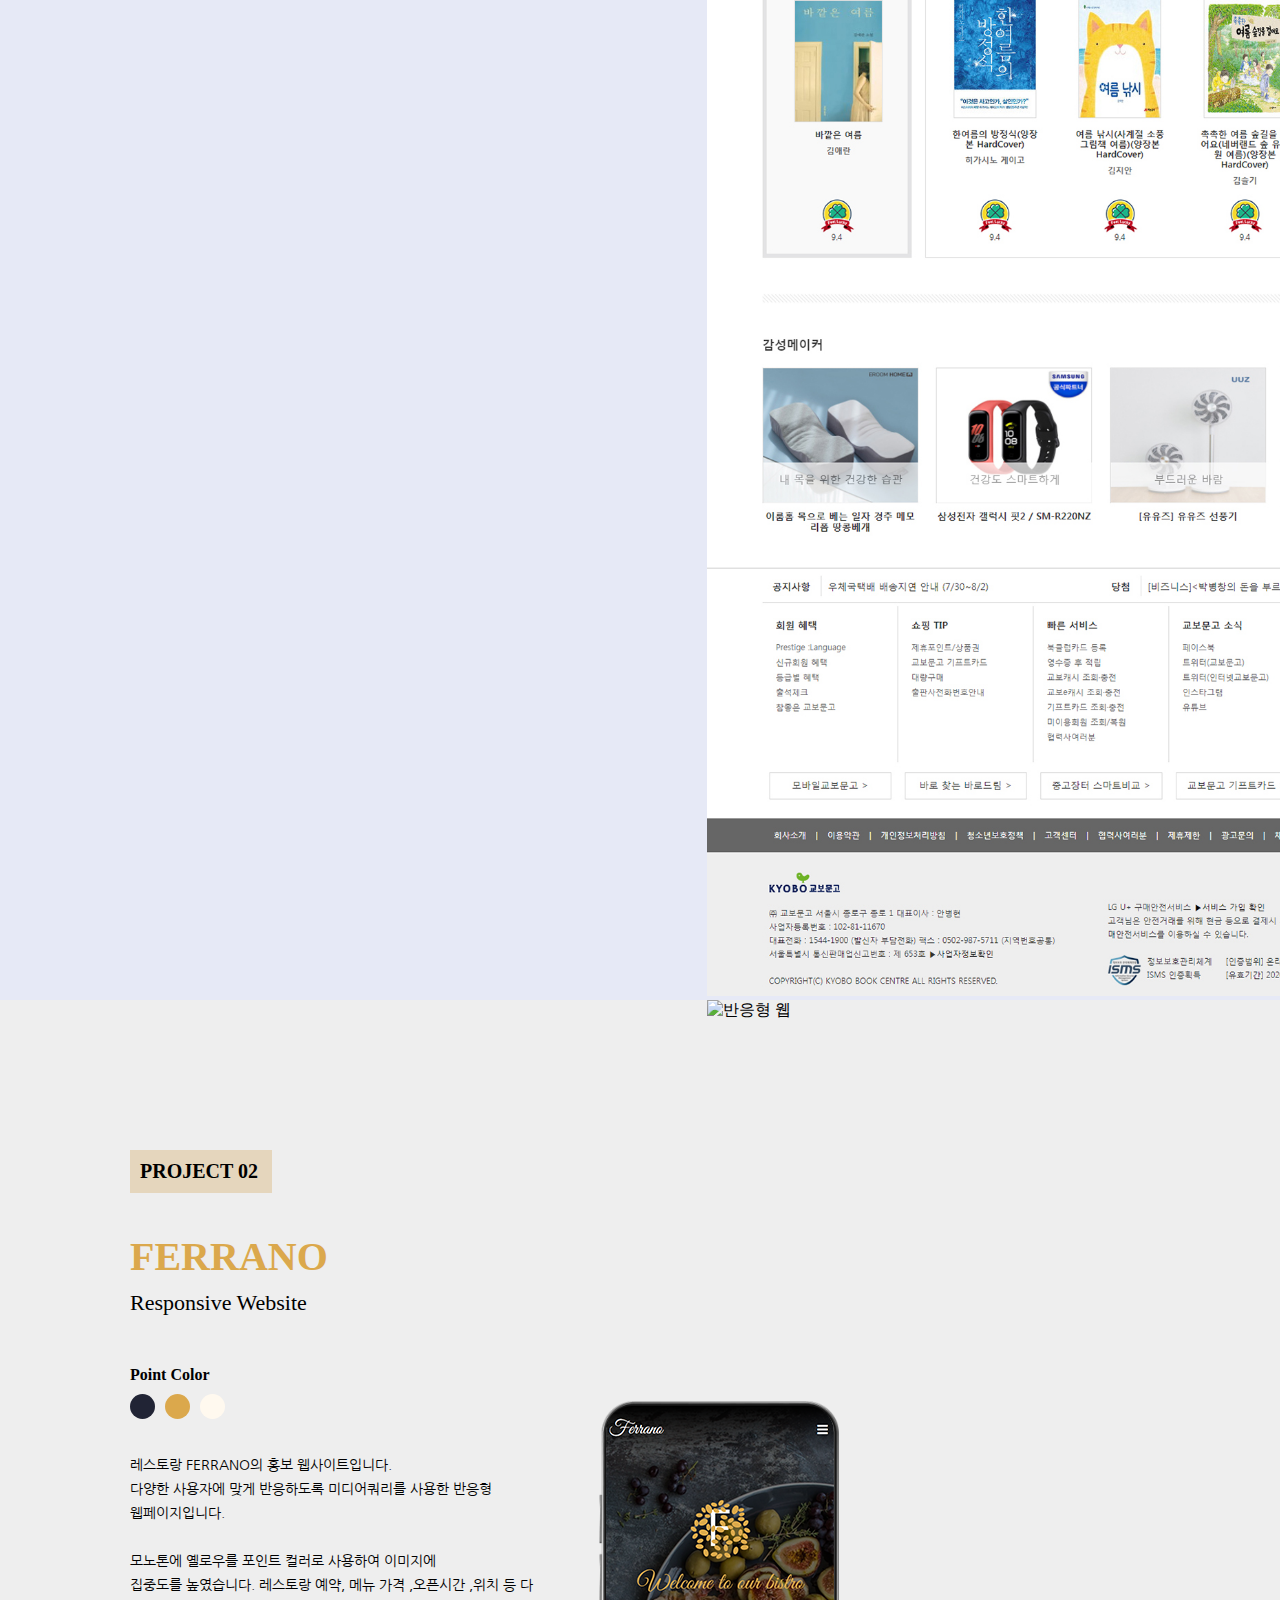
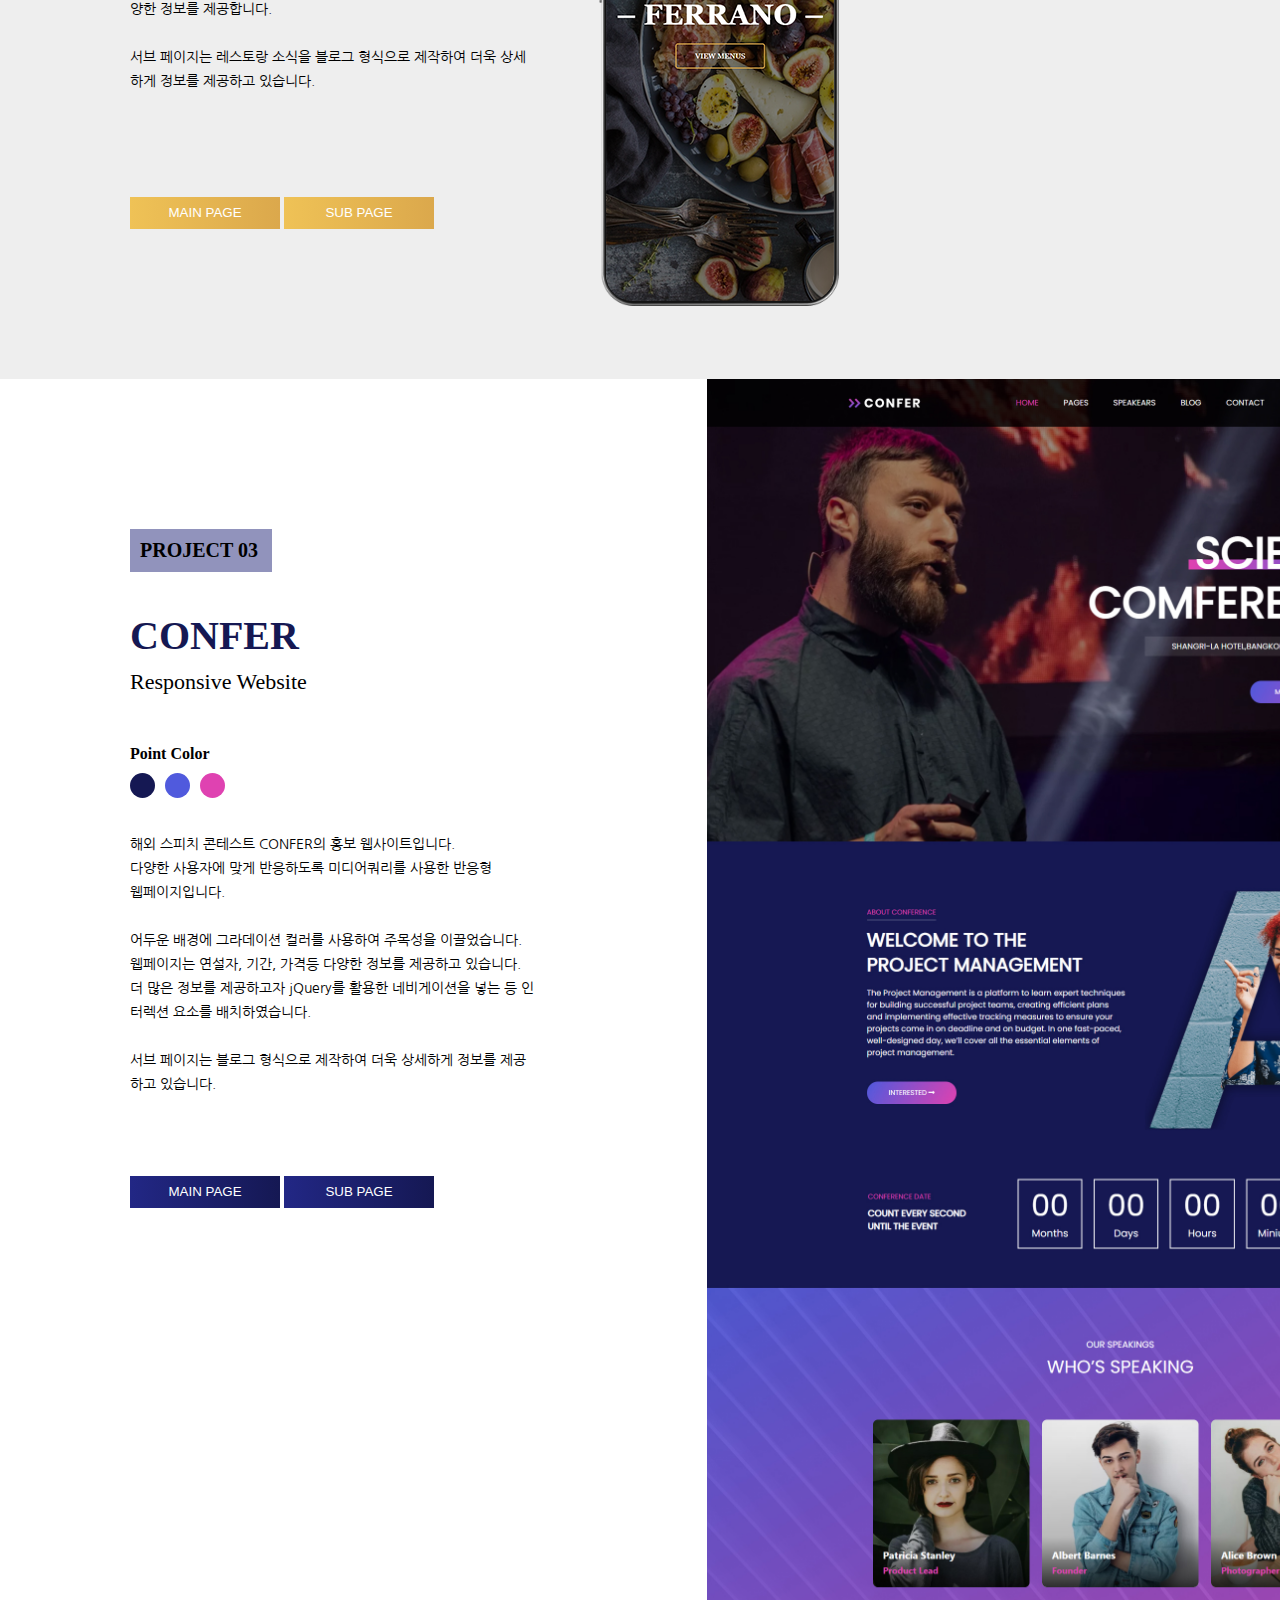
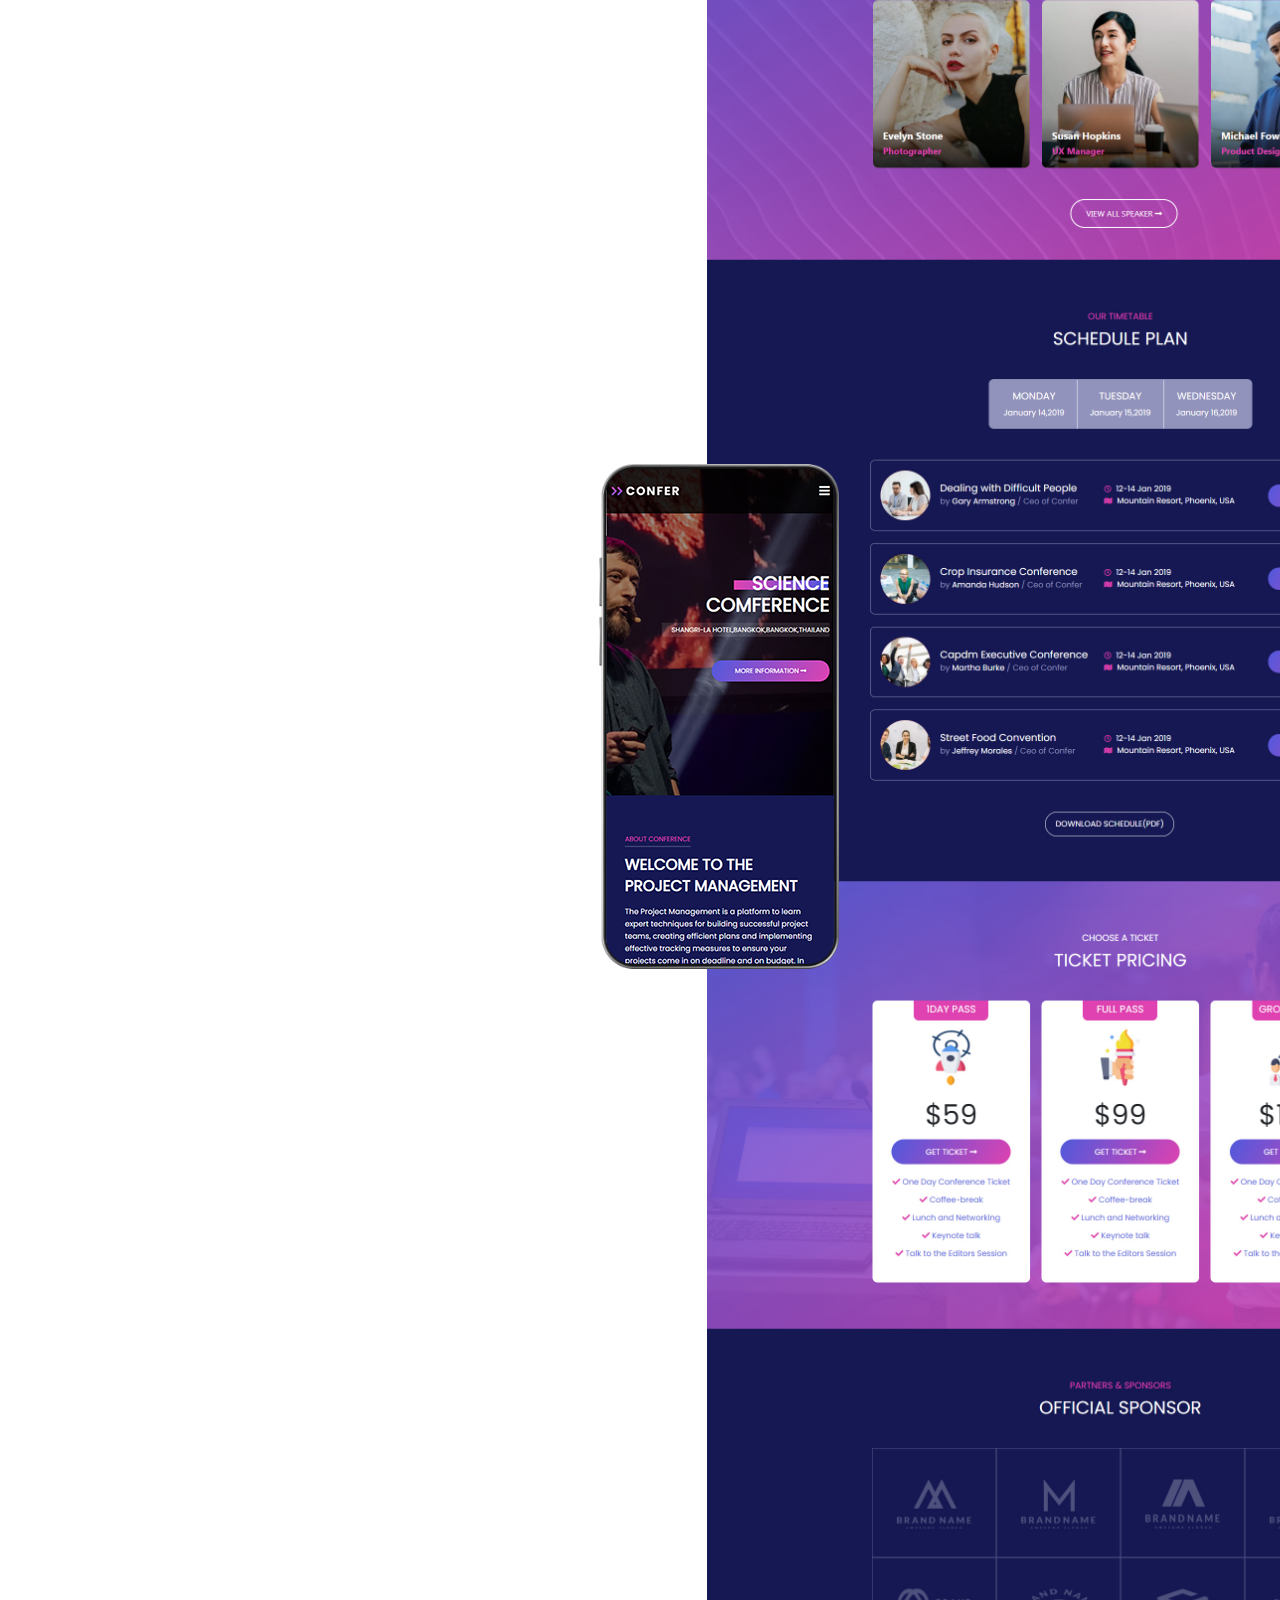
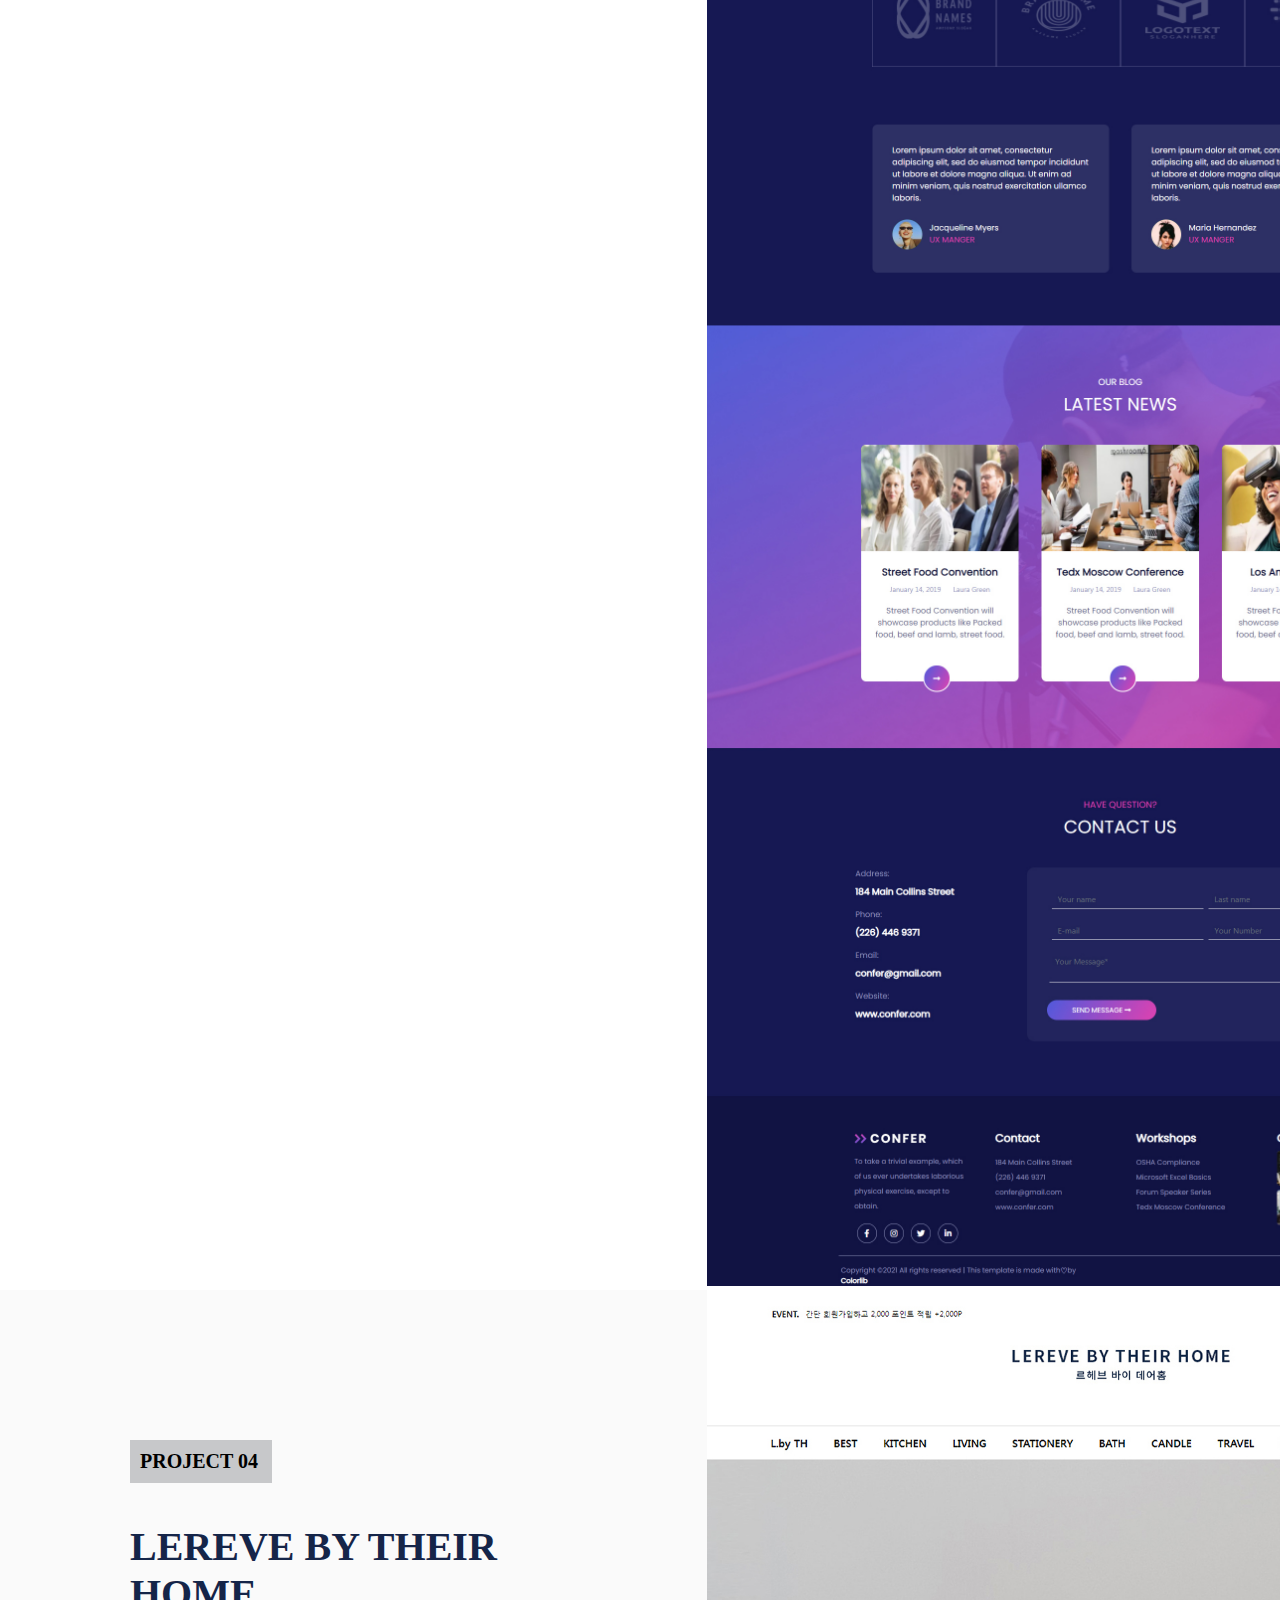
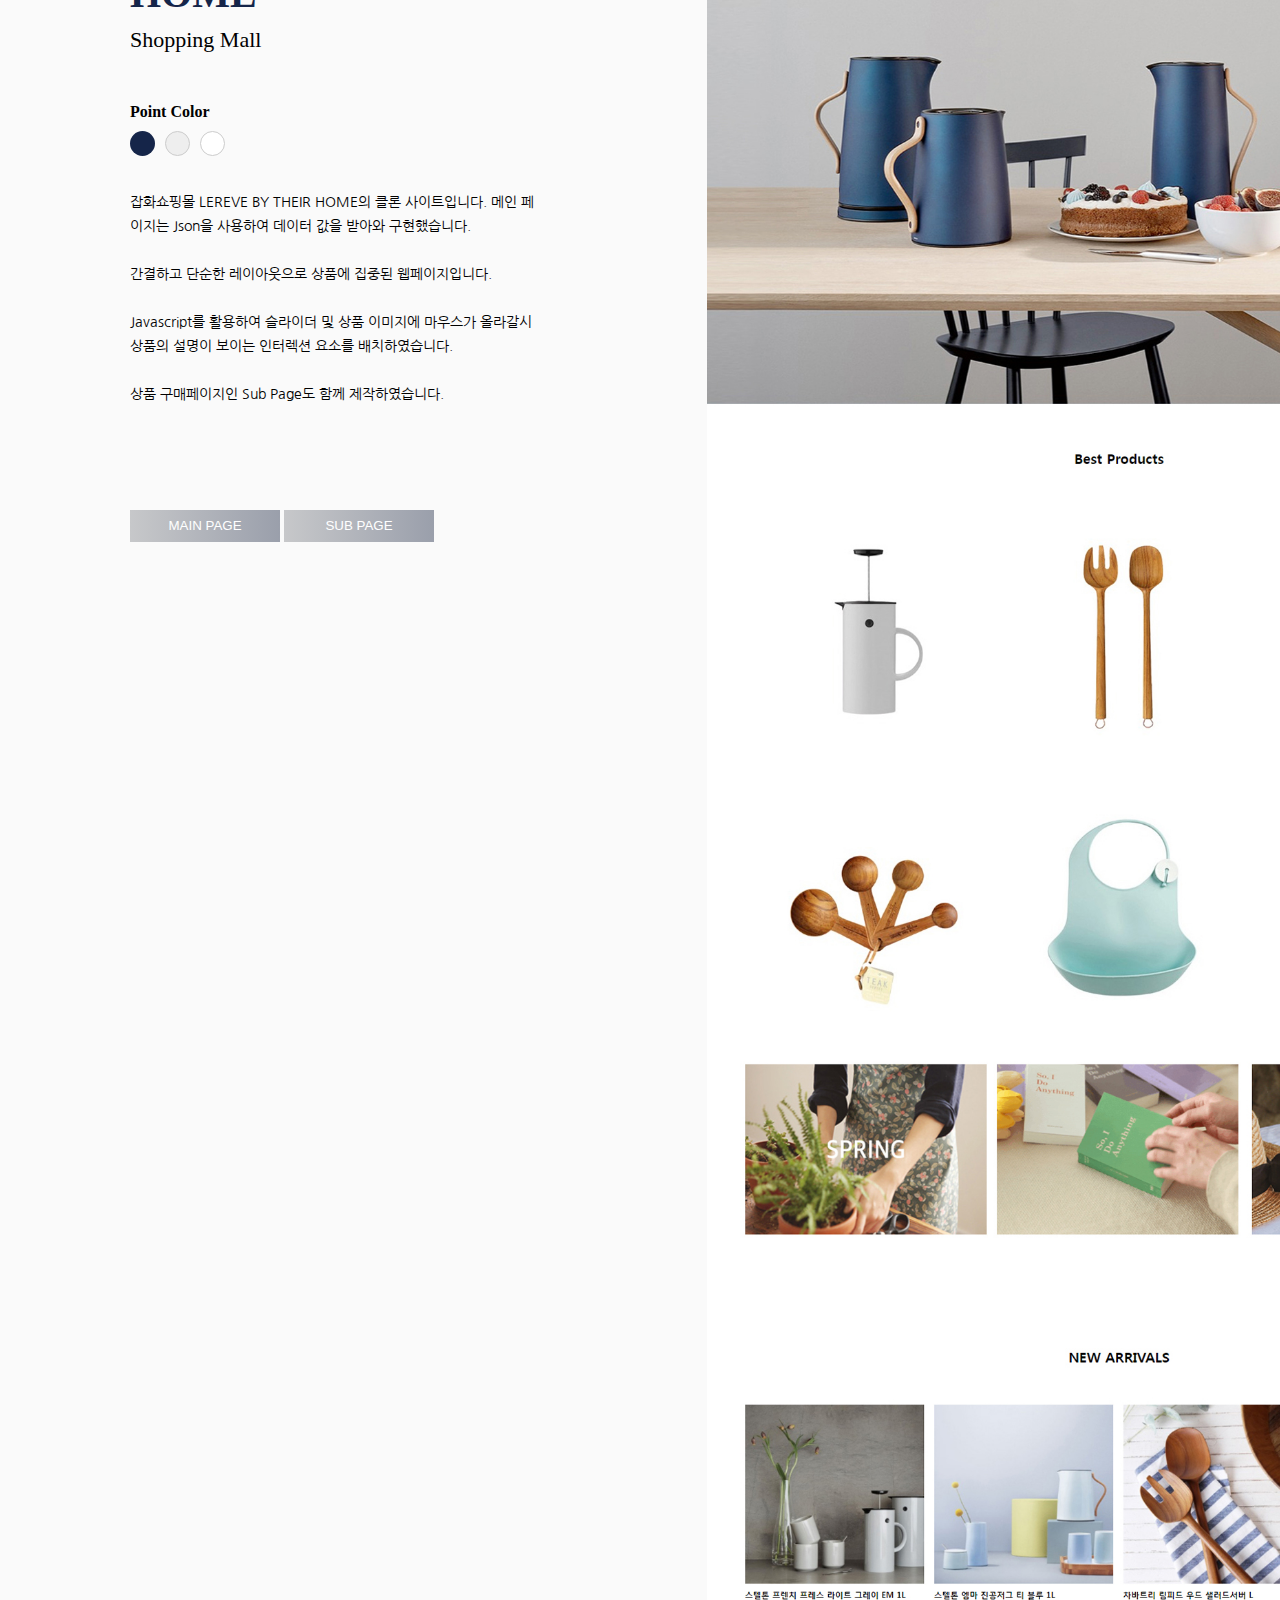
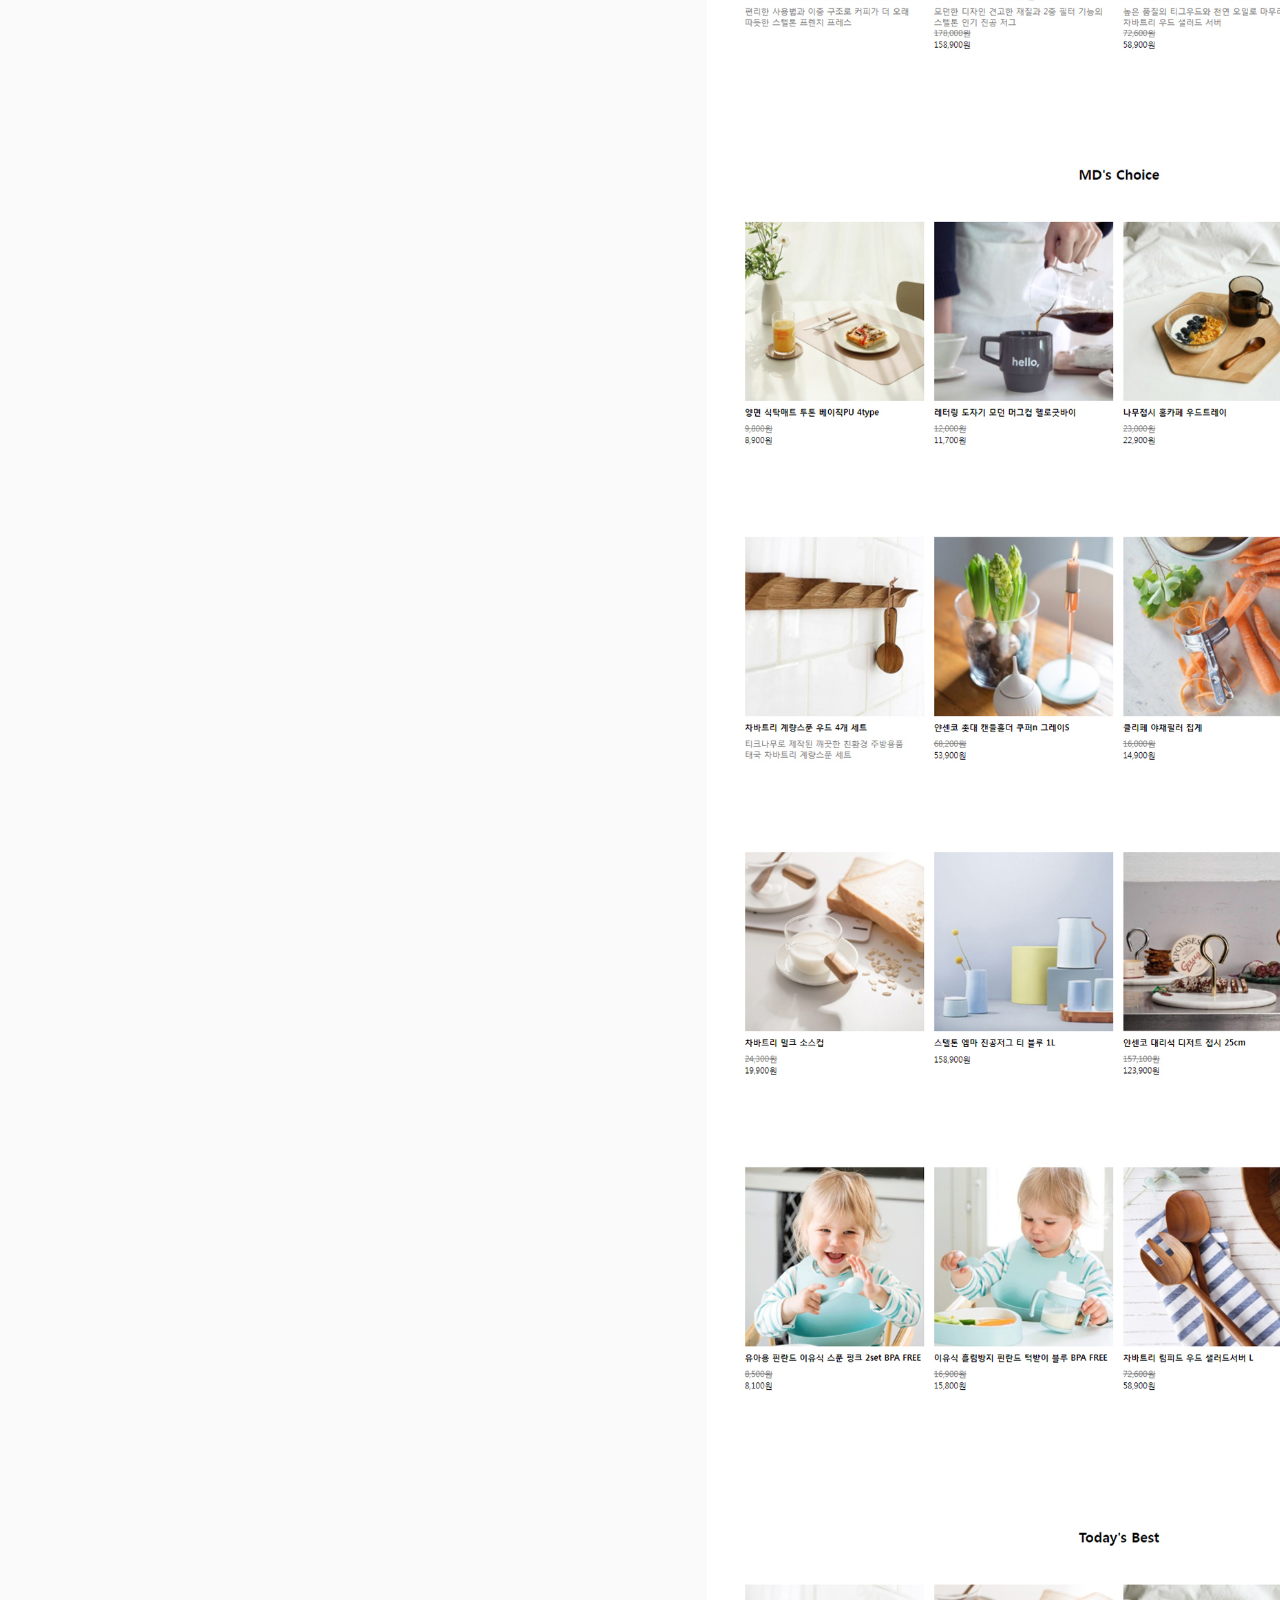
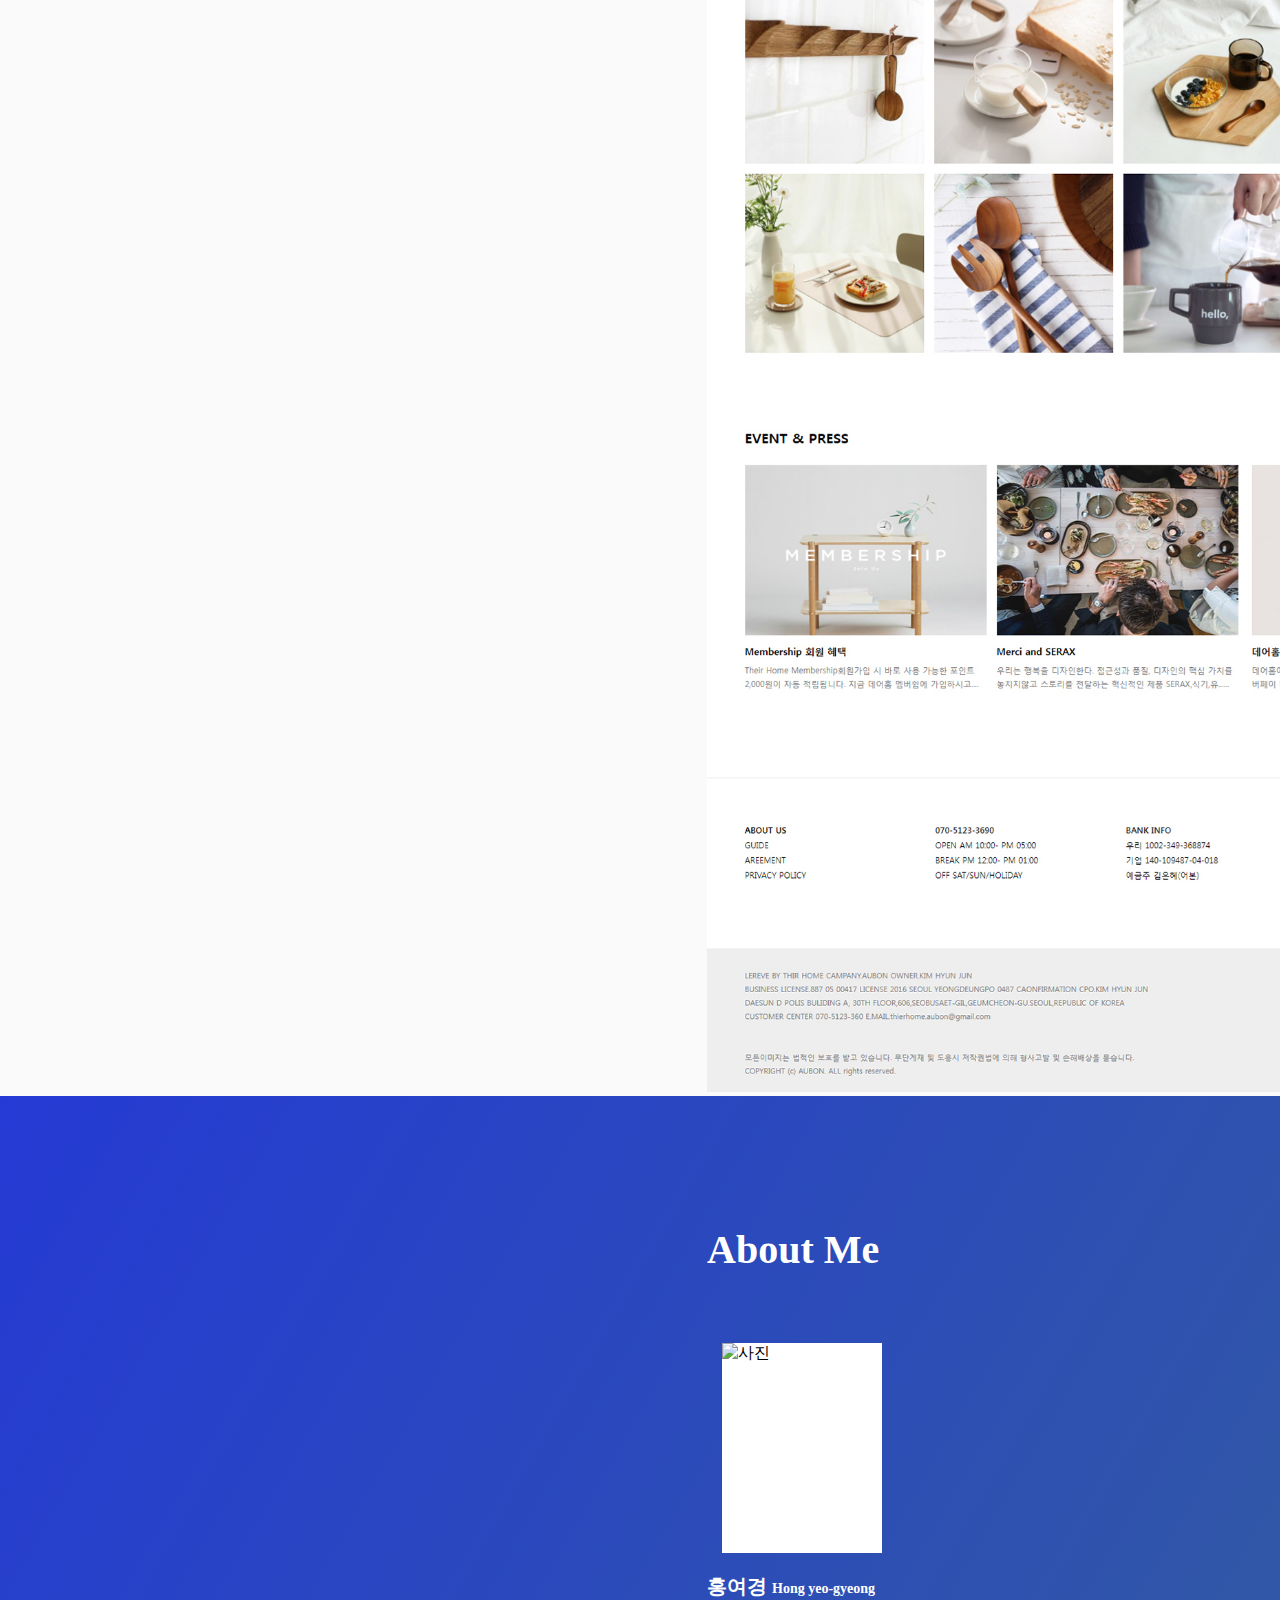
==== commit 0df7db0d: "Update index.html" ====
--- a/portfolio/index.html
+++ b/portfolio/index.html
@@ -114,9 +114,9 @@
 
 						도서를 구매할 수 있는 Sub Page도 함께 제작하였습니다.</p>
 
-					<button class="btn_1" onclick="window.open('kyobo/main.html');">
+					<button class="btn_1" onclick="window.open('../kyobo/main.html');">
 						MAIN PAGE</button>
-					<button class="btn_1" onclick="window.open('kyobo/sub.html');">
+					<button class="btn_1" onclick="window.open('../kyobo/sub.html');">
 						SUB PAGE</button>
 
 
@@ -126,7 +126,7 @@
 
 				<div class="webpage01">
 					<div class="web_image"><img src="img/kyobo_01.jpg" alt="교보웹페이지"></div>
-					<div class="bgbox" onclick="window.open('kyobo/main.html');">
+					<div class="bgbox" onclick="window.open('../kyobo/main.html');">
 						<i class="fas fa-search-plus"></i>
 					</div>
 				</div>
@@ -160,8 +160,8 @@
 						서브 페이지는 레스토랑 소식을 블로그 형식으로 제작하여 더욱 상세하게
 						정보를 제공하고 있습니다.<br><br></p>
 
-					<button class="btn_2" onclick="window.open('ferrano/main.html');">MAIN PAGE</button>
-					<button class="btn_2" onclick="window.open('ferrano/main.html');">SUB PAGE</button>
+					<button class="btn_2" onclick="window.open('../ferrano/main.html');">MAIN PAGE</button>
+					<button class="btn_2" onclick="window.open('../ferrano/main.html');">SUB PAGE</button>
 
 
 				</div>
@@ -191,7 +191,7 @@
 
 				<div class="webpage02">
 					<img src="img/reweb02_web.jpg" alt="반응형 웹">
-					<div class="bgbox" onclick="window.open('ferrano/main.html');">
+					<div class="bgbox" onclick="window.open('../ferrano/main.html');">
 						<i class="fas fa-search-plus"></i>
 					</div>
 
@@ -224,8 +224,8 @@
 
 						서브 페이지는 블로그 형식으로 제작하여 더욱 상세하게 정보를 제공하고 있습니다.</p>
 
-					<button class="btn_3" onclick="window.open('confer/main.html');">MAIN PAGE</button>
-					<button class="btn_3" onclick="window.open('confer/sub.html');">SUB PAGE</button>
+					<button class="btn_3" onclick="window.open('../confer/main.html');">MAIN PAGE</button>
+					<button class="btn_3" onclick="window.open('../confer/sub.html');">SUB PAGE</button>
 
 
 
@@ -255,7 +255,7 @@
 
 				<div class="webpage03">
 					<img src="img/reweb_web.jpg" alt="반응형 웹">
-					<div class="bgbox" onclick="window.open('confer/main.html');">
+					<div class="bgbox" onclick="window.open('../confer/main.html');">
 						<i class="fas fa-search-plus"></i>
 					</div>
 				</div>
@@ -291,8 +291,8 @@
 						상품 구매페이지인 Sub Page도 함께 제작하였습니다.<br><br>
 					</p>
 
-					<button class="btn_4" onclick="window.open('lereve/main.html');">MAIN PAGE</button>
-					<button class="btn_4" onclick="window.open('lereve/sub.html');">SUB PAGE</button>
+					<button class="btn_4" onclick="window.open('../lereve/main.html');">MAIN PAGE</button>
+					<button class="btn_4" onclick="window.open('../lereve/sub.html');">SUB PAGE</button>
 
 
 
@@ -301,7 +301,7 @@
 
 				<div class="webpage04">
 					<img src="img/shop_01.jpg" alt="쇼핑몰">
-					<div class="bgbox" onclick="window.open('lereve/main.html');">
+					<div class="bgbox" onclick="window.open('../lereve/main.html');">
 						<i class="fas fa-search-plus"></i>
 					</div>
 				</div>
@@ -314,7 +314,7 @@
 			<div class="last_wrap">
 				<div class="introduce">
 					<h1>About Me</h1>
-					<div class="photo"></div>
+					<div class="photo"><img src="img/photo.jpg" alt="사진"></div>
 
 					<div class="contact">
 						<h3>홍여경 <span>Hong yeo-gyeong</span></h3>
@@ -394,7 +394,7 @@
 						<h3>TRAINING</h3>
 						<ul>
 							<li>이젠컴퓨터아트학원
-								웹퍼블리셔 UI/UX<br> 프론트엔드 양성과정 수료예정 (2021년 9월)
+								 UI/UX<br> 웹퍼블리셔 전문가 양성과정 수료(2021년 9월)
 							</li>
 						</ul>
 
--- a/portfolio/css/main.css
+++ b/portfolio/css/main.css
@@ -0,0 +1,249 @@
+@charset "utf-8";
+
+*{margin: 0; padding: 0; list-style: none; box-sizing: border-box;}
+html, body{width: 100%; height: 100%;}
+a {text-decoration: none; color: #000;}
+button:hover {cursor: pointer;}
+
+/*사이드 네비*/
+aside { position: fixed; top: 30%; left:100%; transform: translateX(-100%); z-index: 3;}
+
+.side_nav > li {width: 70px; height: 60px; border-top-left-radius:15px; border-bottom-left-radius:15px; margin: 5px 0; background-color: #fff; text-align: center; font-size: 12px;  padding: 10px 0;}
+.side_nav > li > a > i {font-size: 25px; margin: 0 0 5px 0; display: flex; flex-direction: column;}
+
+#container {width: 100%; height: 100%;}
+#container section {height: 100%; position:relative;}
+
+
+.section:first-child {background: linear-gradient( 120deg, #253ad4, #356395);}
+.section:nth-child(2) {background-color: #e6e9f6;}
+.section:nth-child(3) {background-color: #eeeeee;}
+.section:nth-child(4) {background-color: #fff;}
+.section:nth-child(5) {background-color: #fafafa;}
+.section:last-child {background: linear-gradient( 120deg, #253ad4, #356395);}
+
+
+.section_wrap {width: 1663px; height: 100%; margin: 0 auto; padding: 0 130px; display: flex; position: relative;}
+.section_wrap > .explain { width:38%; height: 100%; padding: 150px 0;}
+
+
+
+.pulse_box {position: relative; z-index: 0;  display: flex; align-items: center;justify-content: center; min-height: 100vh; overflow: hidden; }
+
+.pulse { z-index: -1; position: absolute;  top: 50%; left: 50%;transform: translate(-50%, -50%);max-width: 30rem; }
+.pulse circle {fill: #ff5154; transform: scale(0);opacity: 0; transform-origin: 50% 50%; animation: pulse 2s cubic-bezier(0.5, 0.5, 0, 1); }
+.pulse circle:nth-child(2) { fill: #7fc6a4; animation: pulse 2s 0.75s cubic-bezier(0.5, 0.5, 0, 1);}
+.pulse circle:nth-child(3) {fill: #e5f77d; animation: pulse 2s 1.5s cubic-bezier(0.5, 0.5, 0, 1);}
+
+@keyframes pulse {
+	25% {
+		opacity: 0.4;
+	}
+	100% {
+		transform: scale(1);
+	}
+}
+
+
+.top_img {width: 700px; height: 500px; position: absolute; top: 20%; left: 50%; transform: translateX(-50%); }
+.top_img > img:first-child {width: 70%; height: auto; position: absolute; top: 50%; left: 50%; transform: translateX(-50%);}
+.top_img > img:last-child {width: 15%; height: auto; position: absolute; z-index: 2; top: 35%; left: 45%; transform: translateX(-45%);}
+
+.title {width: 700px; height: 100px; position: absolute; top: 25%; left: 50%; transform: translateX(-50%); text-align: center; color: #fff; font-size: 30px;}
+
+
+
+
+.explain > h1 {font-size: 20px; margin: 0 0 40px 0;  padding: 10px; width: 28%;}
+
+
+.section:nth-child(2) > .section_wrap > .explain > h1 {background-color: #9cafe9;}
+.section:nth-child(3) > .section_wrap > .explain > h1 {background-color: #e5d6bd;}
+.section:nth-child(4) > .section_wrap > .explain > h1 {background-color: #9193bc;}
+.section:nth-child(5) > .section_wrap > .explain > h1 {background-color: #c7c8ca;}
+
+
+.explain > h2 {font-size: 40px; color: #5e6b9e; margin: 0 10px 10px 0;}
+
+.section:nth-child(2) > .section_wrap > .explain > h2 {color: #353f67;}
+.section:nth-child(3) > .section_wrap > .explain > h2 {color: #dba84c;}
+.section:nth-child(4) > .section_wrap > .explain > h2 {color: #151853;}
+.section:nth-child(5) > .section_wrap > .explain > h2 {color: #152549;}
+
+
+.sub_title {font-size: 32px;}
+.explain > h3 {font-size: 22px; font-weight: normal;}
+.explain > h4 {font-size: 16px; margin: 50px 0 0 0;}
+
+.explain > ul {margin: 10px 0; display: inline-block; margin: 10px 0 30px 0;}
+.explain > ul  li {width: 25px; height: 25px; border-radius: 20px; float: left; margin: 0 10px 0 0;}
+
+.explain > p {font-size: 14px; width:80%; height: auto; margin: 0 0 80px 0; line-height: 24px; font-family: 'Nanum Gothic', sans-serif;}
+
+
+/*버튼*/
+.explain > button { border: none; width: 150px; height: 32px; color: #fff; position: relative; overflow: hidden; z-index: 1;}
+
+
+
+
+.btn_1 { background: linear-gradient( to left, #353f67, #4b5c9d);}
+.btn_1 {background-color: #4b5c9d;}
+
+.btn_1:after {position: absolute; content: ""; width: 0; height: 100%; top: 0; right: 0; z-index: -1; background-color: #4b5c9d;  transition: all 0.3s ease;}
+.btn_1:hover {color: #fff;}
+.btn_1:hover:after {left: 0; width: 100%;}
+.btn_1:active { top: 2px;}
+
+
+
+.btn_2 { background: linear-gradient( to left, #dba84c, #efc256);}
+.btn_2 {background-color: #efc256;}
+
+.btn_2:after {position: absolute; content: ""; width: 0; height: 100%; top: 0; right: 0; z-index: -1; background-color: #efc256;  transition: all 0.3s ease;}
+.btn_2:hover {color: #fff;}
+.btn_2:hover:after {left: 0; width: 100%;}
+.btn_2:active { top: 2px;}
+
+
+
+.btn_3 { background: linear-gradient( to left, #151853, #222785);}
+.btn_3 {background-color: #222785;}
+
+.btn_3:after {position: absolute; content: ""; width: 0; height: 100%; top: 0; right: 0; z-index: -1; background-color: #222785;  transition: all 0.3s ease;}
+.btn_3:hover {color: #fff;}
+.btn_3:hover:after {left: 0; width: 100%;}
+.btn_3:active { top: 2px;}
+
+
+
+.btn_4 {  background: linear-gradient( to left, #9a9fab, #c7c8ca); color: #444;}
+.btn_4 {background-color: #c7c8ca;}
+
+.btn_4:after {position: absolute; content: ""; width: 0; height: 100%; top: 0; right: 0; z-index: -1; background-color: #c7c8ca;  transition: all 0.3s ease;}
+.btn_4:hover {color: #fff;}
+.btn_4:hover:after {left: 0; width: 100%;}
+.btn_4:active { top: 2px;}
+
+
+
+
+
+.mobile {z-index: 3; position:absolute; top: 41%; left: 36%; width: 240px; height: 505px; background-image: url("../img/mobile_frame.png"); background-size: 100% 100%;}
+
+
+/*모바일 이미지*/
+.mobile_wrap { width: 228px; height: 495px; position: absolute; top: 5px; left: 7.5px; border-radius: 26px; overflow: hidden; z-index: 1;}
+
+.mobile_slide01 {width: 228px; height: 6435px;}
+.mobile_slide02 {width: 228px; height: 6930px;}
+
+
+
+.section_wrap > .webpage01,.webpage02,.webpage03,.webpage04 { width:62%; height: 100%; margin: 0 0 0 5%; position: relative; overflow: hidden;}
+
+.bgbox {width:100%; height: 100%; cursor: pointer; top:0; left: 0; transition: 0.3s ease-in-out; position: absolute; z-index: 1; display: flex; justify-content: center; align-items: center;}
+.bgbox > i {color: #ddd; font-size: 50px; display: none;} 
+
+.bgbox:hover {background-color: rgba(0,0,0,0.3)}
+.bgbox:hover > i {display: block;} 
+
+.webpage01 > .web_image > img {width: 100%;}
+.webpage02 > img {width: 100%; }
+.webpage03 > img {width: 100%; }
+.webpage04 > img {width: 100%; }
+
+
+
+
+/*point color*/
+
+.color_01 > li:first-child {background-color:#353f67;}
+.color_01 > li:nth-child(2) {background-color: #5e6b9e;}
+.color_01 > li:last-child {background-color: #9cafe9;}
+
+
+.color_02 > li:first-child {background-color:#212435;}
+.color_02 > li:nth-child(2) {background-color: #dba84c;}
+.color_02 > li:last-child {background-color: #fff9ef;}
+
+
+.color_03 > li:first-child {background-color:#151853;}
+.color_03 > li:nth-child(2) {background-color: #505add;}
+.color_03 > li:last-child {background-color: #df42b1;}
+
+
+.color_04 > li:first-child {background-color: #152549; }
+.color_04 > li:nth-child(2) {background-color:#eeeeee; border: 1px solid #ccc;}
+.color_04 > li:last-child {background-color:#fff; border: 1px solid #ccc;}
+
+
+
+
+
+/*about me*/
+
+.last_wrap {width: 1663px; height: 100%; margin: 0 auto; padding: 0 250px;  position: relative; display: flex; flex-direction: column; flex-wrap: wrap; justify-content: center; align-items: center;}
+.last_wrap > .introduce { width:30%; height: 100%; padding: 130px 0 0 0;}
+.last_wrap > .introduce > h1 {font-size: 40px; margin: 0 0 0 50px; color: #fff;}
+
+.contact {width: 250px; height: 300px;  margin: 0 0 0 50px;}
+.contact > h3 {margin: 0 0 20px 0; font-size: 20px; color: #fff;}
+.contact > h3 > span {font-size: 14px; }
+.photo {width: 160px; height: 210px; background-color: #fff; margin: 70px 0 20px 65px; overflow: hidden;}
+.photo > img {width:100%; height: auto;}
+.icon {width: 100%; height: 45px; }
+.icon > ul > li {float: left; width: 40px; height: 40px; border-radius: 20px; border: 2px solid #fff; margin: 0 10px 0 0; display: flex; justify-content: center; align-items: center;}
+.icon > ul > li > i {font-size: 18px; color: #fff;}
+.icon > ul > li:hover {cursor: pointer; background-color: #fff; border: 2px solid #fff;}
+.icon > ul > li:hover i {color: #253ad4;}
+
+.address_sub {width: 560px; height: 50px;  position: relative; margin: 20px 0 0 0; }
+.address {display: none;}
+
+.balloon {position:relative; padding: 9px 20px; background-color: skyblue; border-radius: 10px; float: left; }
+.balloon:first-child {z-index: 0;}
+.balloon:nth-child(2) {z-index: 1; top: 0; left: -135px;}
+.balloon:nth-child(3) {z-index: 2; top: 0; left: -250px;}
+.balloon:nth-child(4) {z-index: 3; top: 0; left: -325px;}
+
+
+
+.balloon h4 { text-align:center; font-size: 12px;}
+.balloon h4 > span {font-size: 11px;}
+
+.balloon:after { border-top: 10px solid skyblue; border-left: 10px solid transparent; border-right: 10px solid transparent; border-bottom: 0px solid transparent; content:""; position:absolute; top:30px; left:20px;}
+
+
+/*프로필 정보 table*/
+table { font-size: 14px; color: #fff;}
+table tr {line-height: 22px;}
+table th {float: left; margin: 0 10px 0 0; }
+
+
+
+.bg_box {width: 65%; height: 40%;  padding: 150px 0 0 0;  position: relative;}
+.bg_box > h3 {font-size: 16px; color: #fff; position: absolute; top: 60%; left: 5%;}
+.bg_box > img {width: 80%; height: 90%; }
+
+.career {width: 65%; height: 50%;  display: flex; color: #fff; padding: 40px 0 0 0;}
+
+.bold {margin: 0 15px 0 0; font-weight: normal;}
+.career > .box {width: 50%; height: 70%;}
+.career > .box > h3 {margin: 0 0 10px 0;  padding: 5px 10px; width: 30%; background-color: #5ba6f7; color: #fff; position: relative;}
+
+/*삼각형*/
+.career > .box > h3:after {width: 0px; height: 0px; border-top:13px solid transparent; border-bottom:13px solid transparent; border-right: 13px solid transparent; border-left: 13px solid #5ba6f7; position: absolute; top: 0; left: 100%; content:"";}
+
+.career > .box > ul { margin: 0 0 45px 0; }
+.career > .box > ul > li {font-size: 14px; line-height: 24px;  font-weight: bold; }
+
+
+/*skill*/
+.graph  { width: 90%; list-style: none; }
+.graph li { position: relative; padding: 1px 0; white-space:nowrap; margin:5px 0;}
+.graph li span  { display: inline-block; position: relative; height: 20px; line-height: 18px; background: linear-gradient( to left, #8c96ff, #6771da);  padding:0 10px; color: #ddd; border-top-right-radius: 10px; border-bottom-right-radius: 10px;}
+
+
+
+
